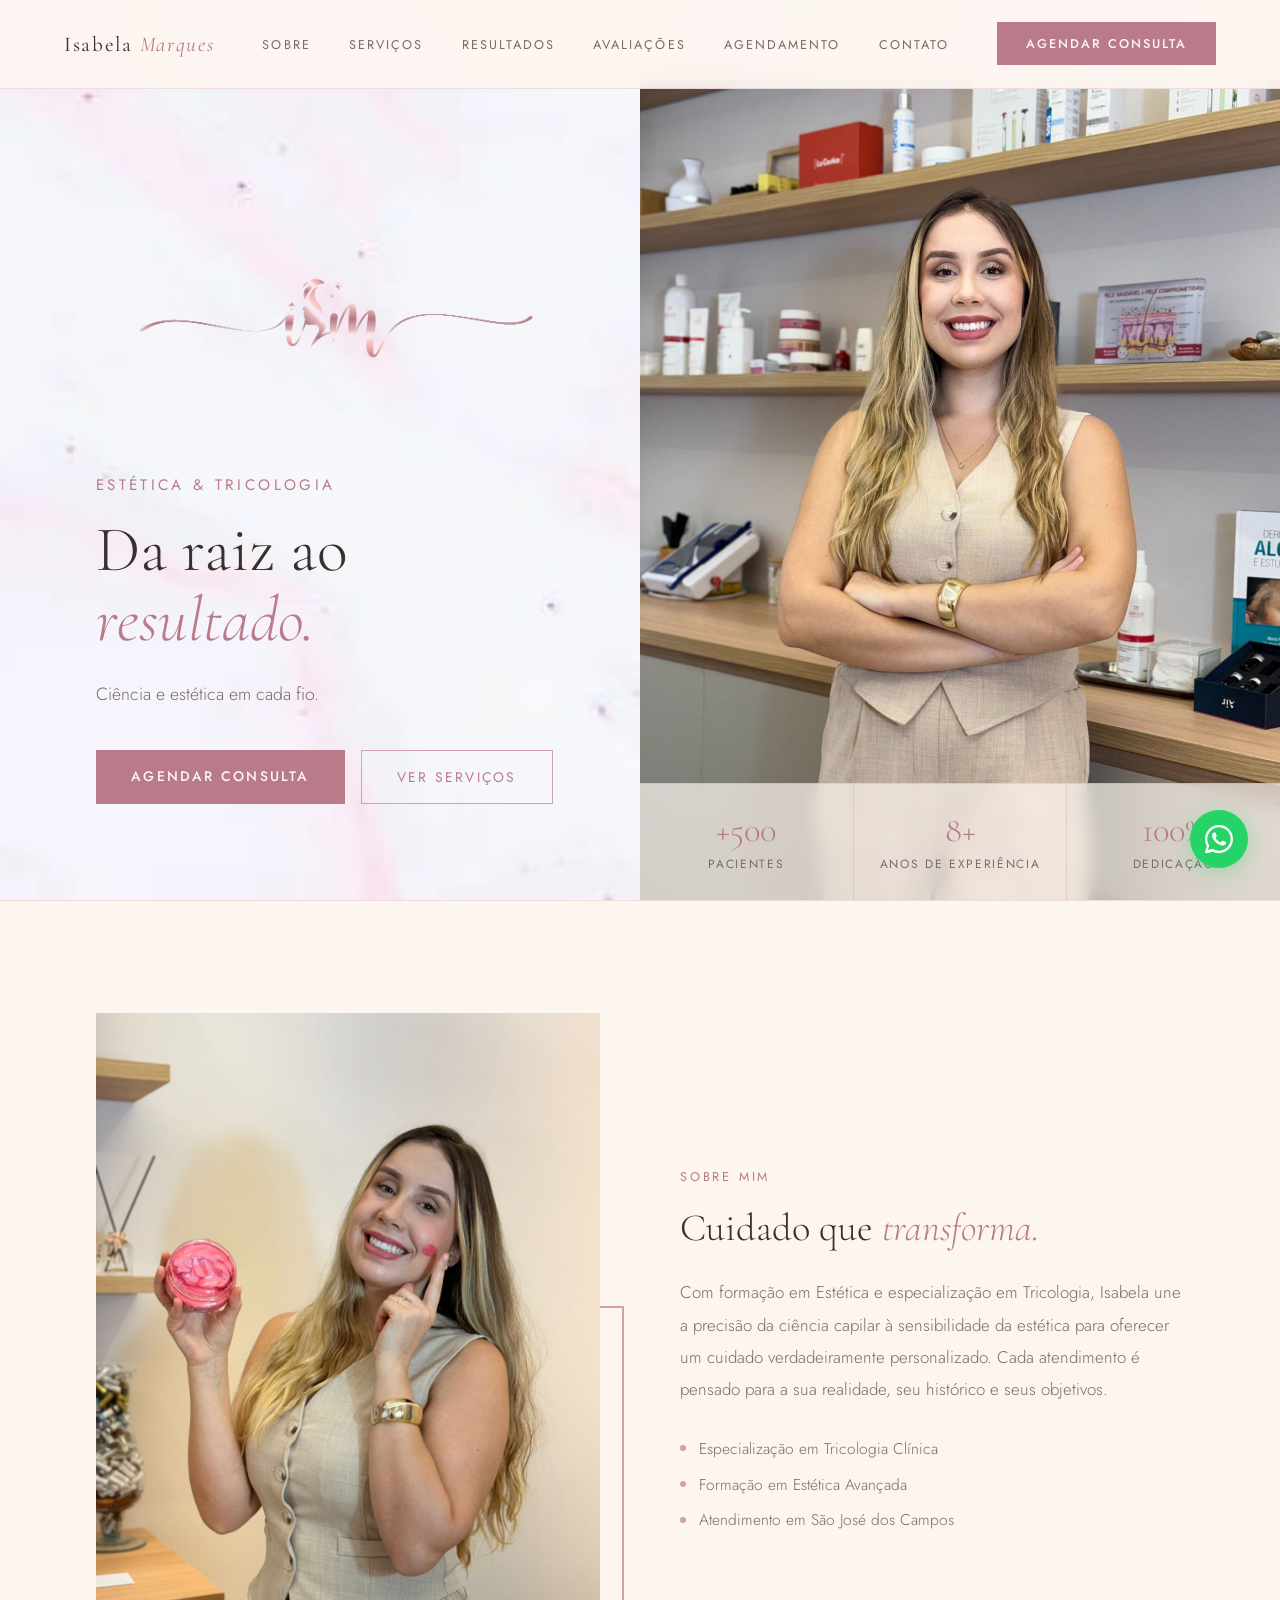
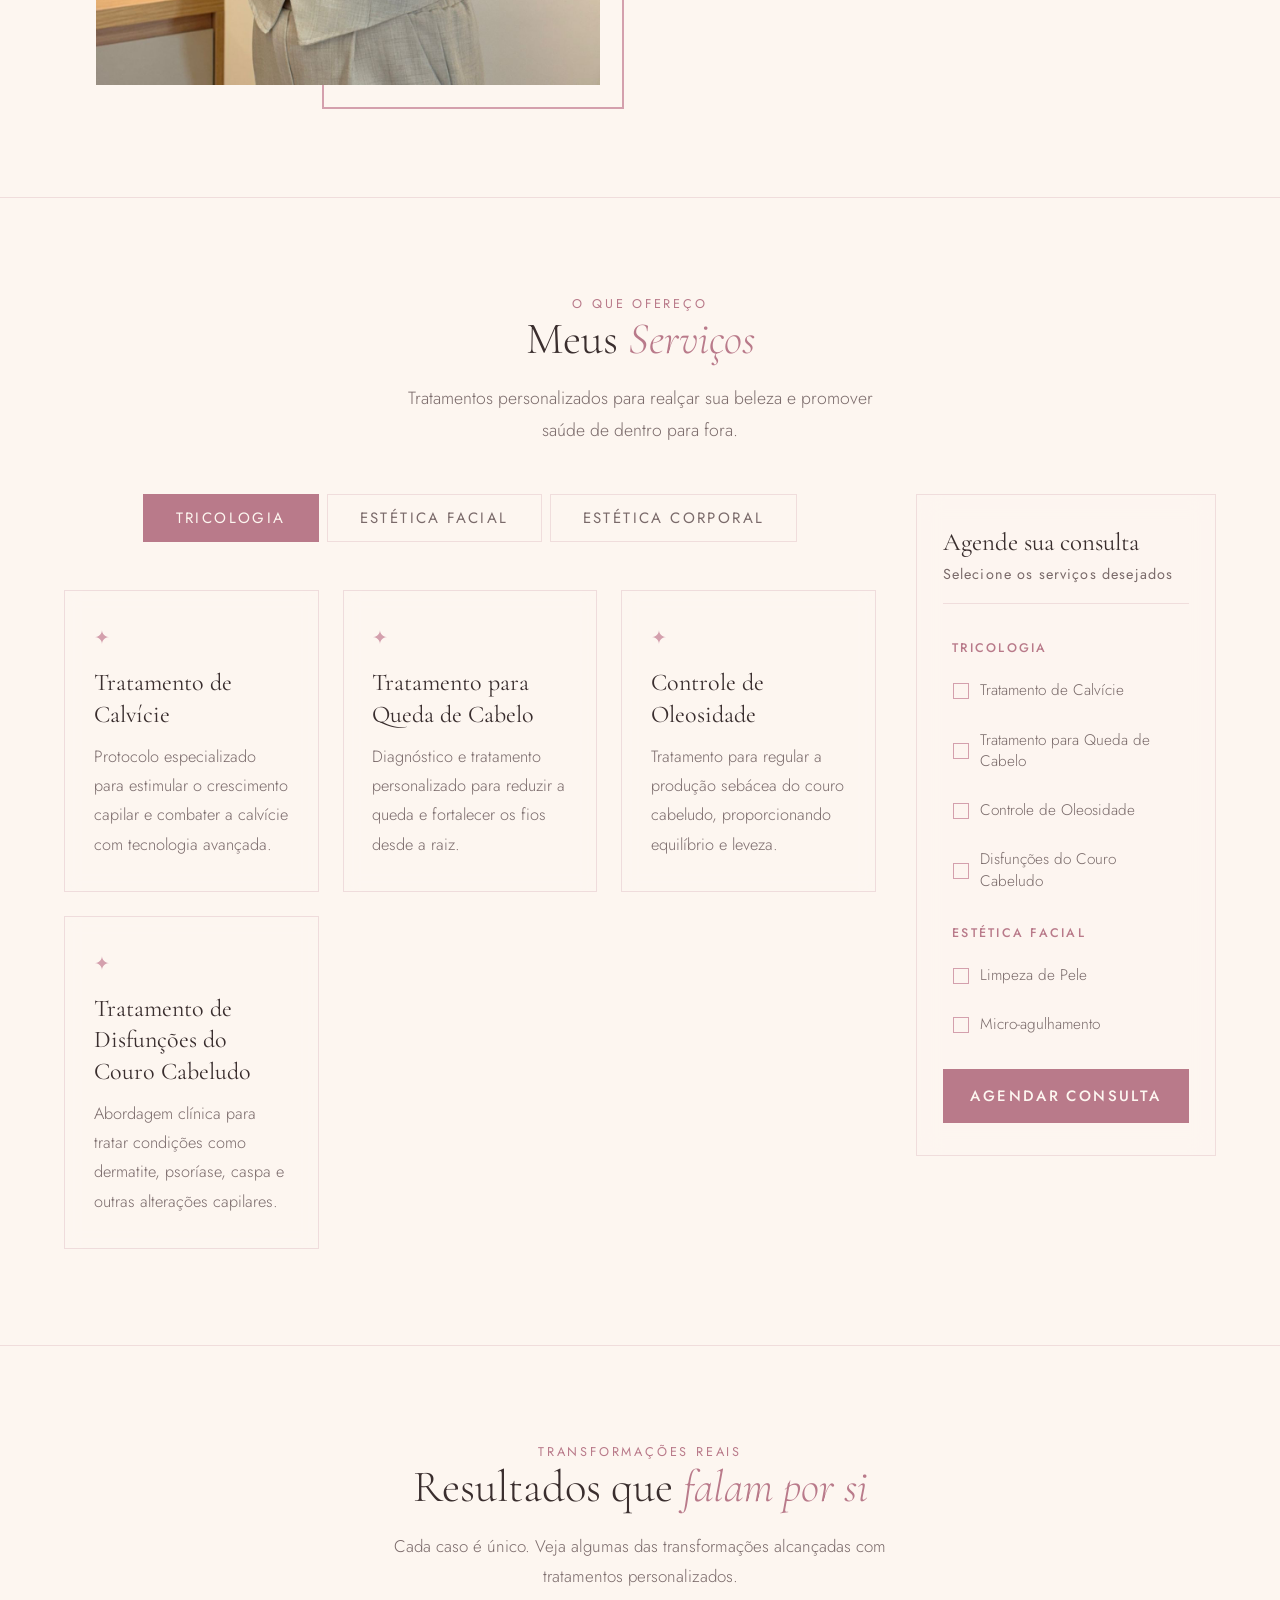
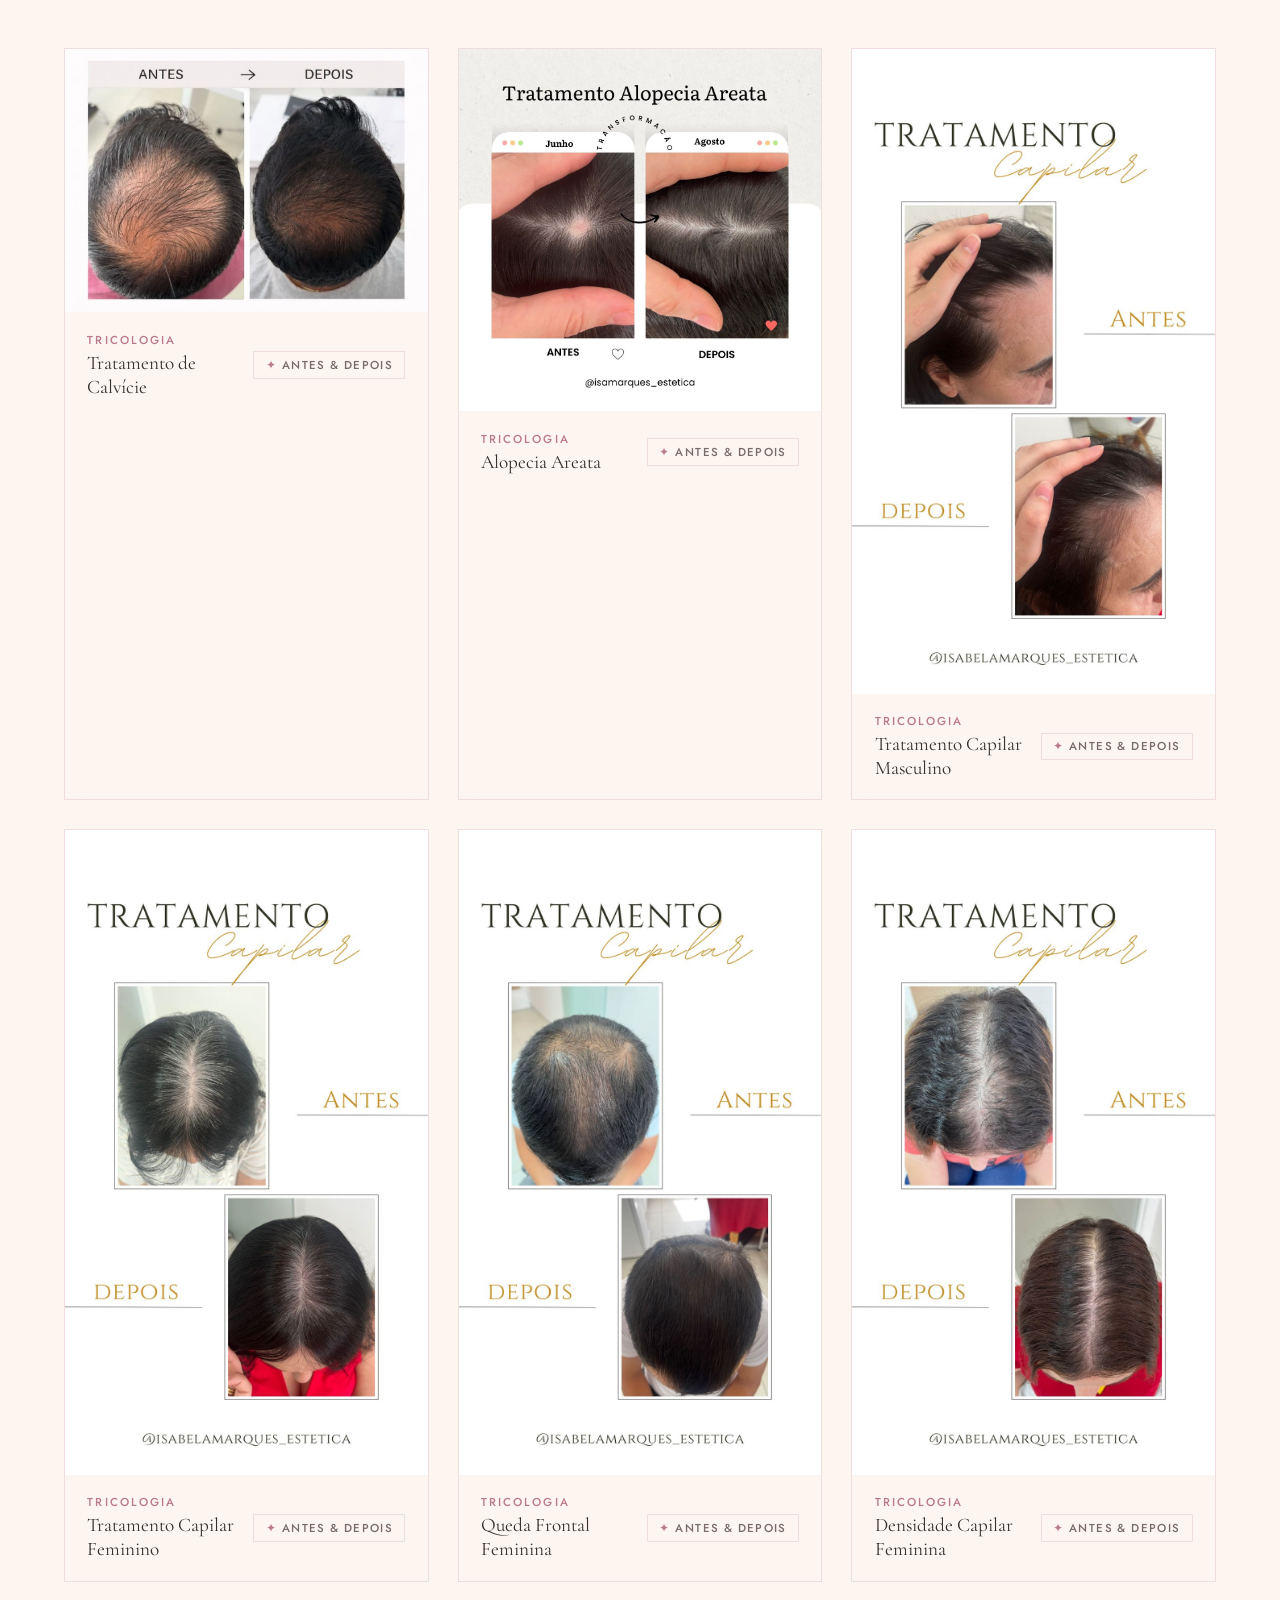
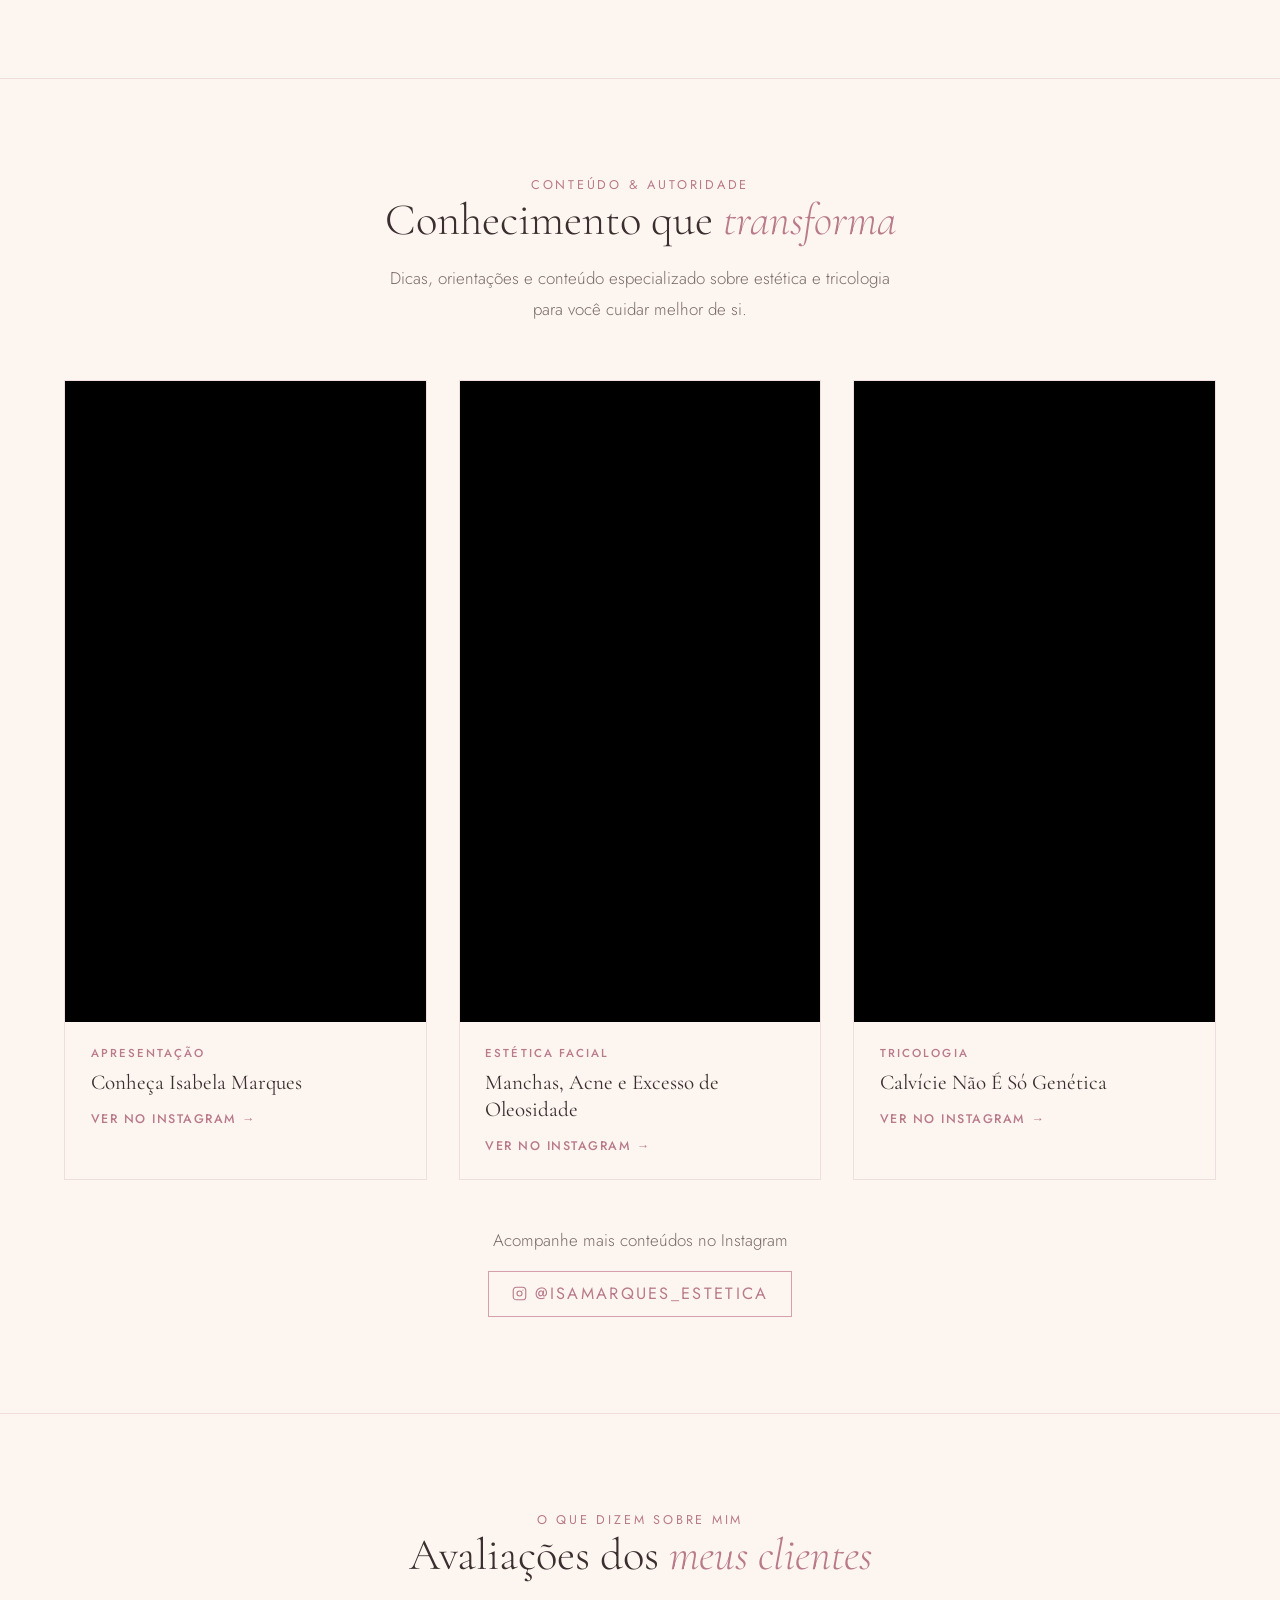
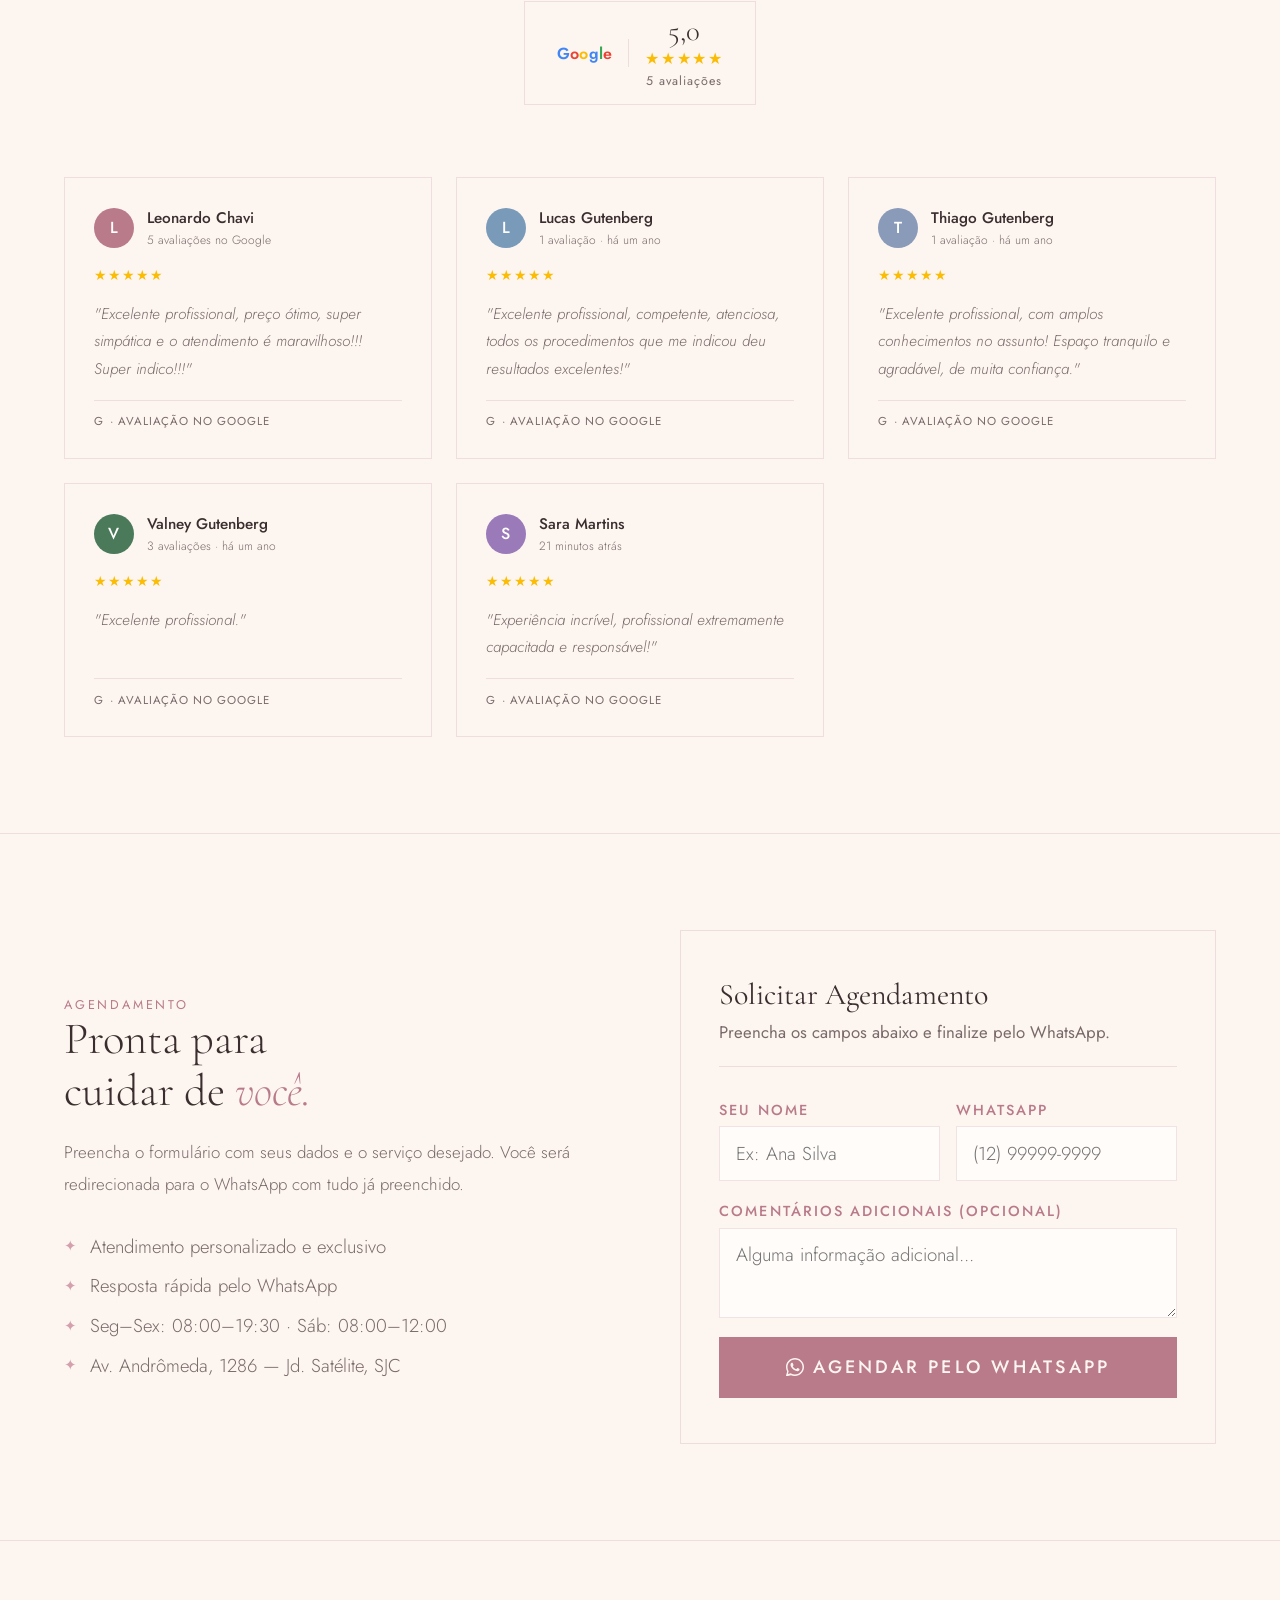
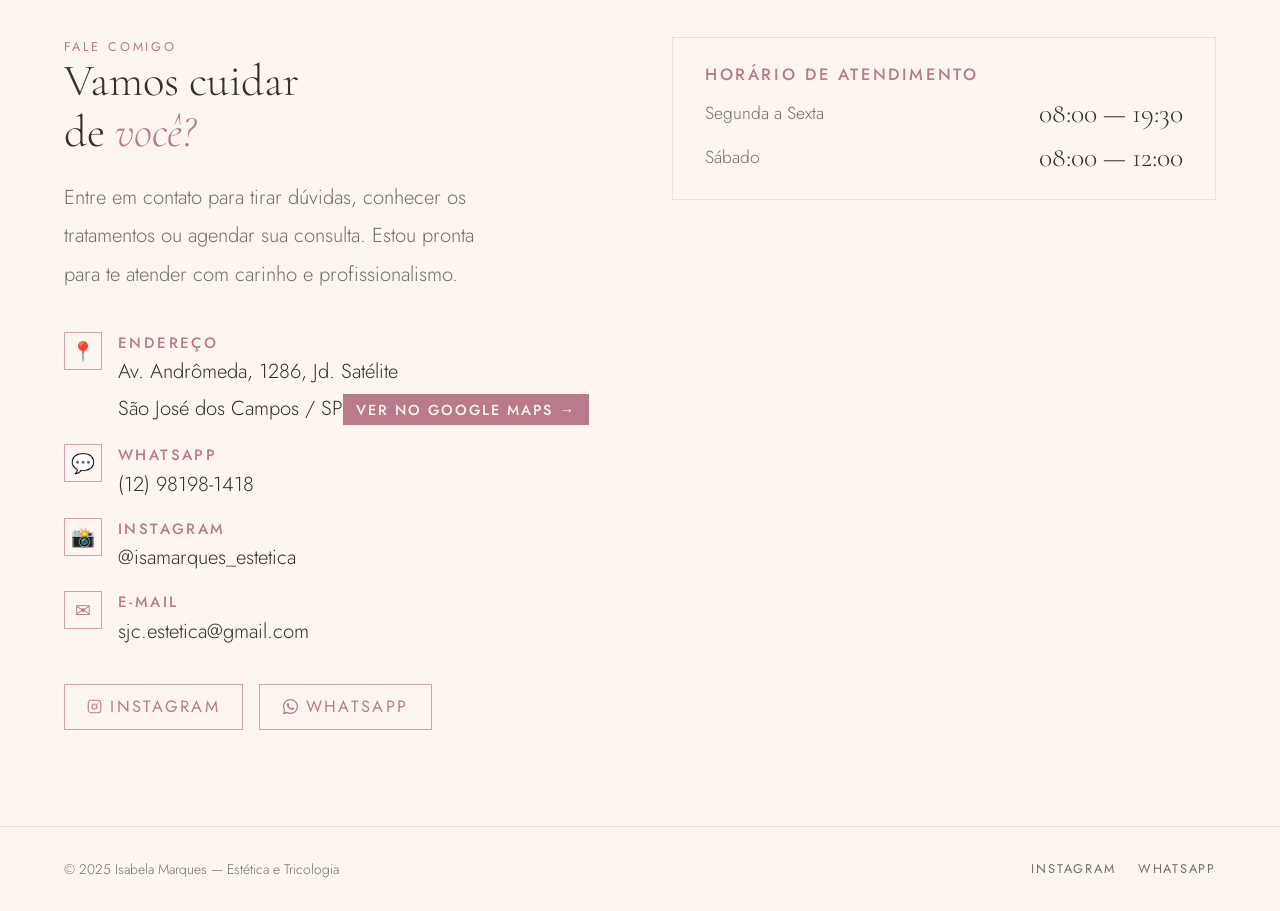
==== index.html @ 2feb7d48 "Add files via upload" ====
<!DOCTYPE html>
<html lang="pt-BR">
<head>
  <meta name="description" content="Isabela Marques é tricologista e esteticista em São José dos Campos. Tratamentos para queda de cabelo, calvície, limpeza de pele, micro-agulhamento e estética corporal. Agende pelo WhatsApp." />
  <meta name="keywords" content="tricologista São José dos Campos, esteticista SJC, tratamento queda de cabelo SJC, calvície São José dos Campos, limpeza de pele SJC, micro-agulhamento SJC, estética corporal SJC, Isabela Marques estética, tricologia SJC" />
  <meta name="author" content="Isabela Marques" />
  <meta name="robots" content="index, follow" />
  <link rel="canonical" href="https://isamarques.com.br" />
  <meta property="og:type" content="website" />
  <meta property="og:title" content="Isabela Marques — Tricologista e Esteticista em São José dos Campos" />
  <meta property="og:description" content="Tratamentos especializados em tricologia e estética em São José dos Campos." />
  <meta property="og:url" content="https://isamarques.com.br" />
  <meta property="og:locale" content="pt_BR" />
  <meta property="og:site_name" content="Isabela Marques Estética e Tricologia" />
  <meta name="twitter:card" content="summary_large_image" />
  <meta name="twitter:title" content="Isabela Marques — Tricologista e Esteticista em São José dos Campos" />
  <meta name="twitter:description" content="Tratamentos especializados em tricologia e estética em São José dos Campos." />
  <script type="application/ld+json">
  {
    "@context": "https://schema.org",
    "@type": "LocalBusiness",
    "name": "Isabela Marques — Estética e Tricologia",
    "description": "Tricologista e esteticista especializada em tratamentos para queda de cabelo, calvície, limpeza de pele e estética corporal em São José dos Campos.",
    "url": "https://isamarques.com.br",
    "telephone": "+5512981981418",
    "email": "sjc.estetica@gmail.com",
    "priceRange": "$$",
    "address": {
      "@type": "PostalAddress",
      "streetAddress": "Av. Andrômeda, 1286",
      "addressLocality": "São José dos Campos",
      "addressRegion": "SP",
      "postalCode": "12230-001",
      "addressCountry": "BR"
    },
    "openingHoursSpecification": [
      {"@type": "OpeningHoursSpecification","dayOfWeek": ["Monday","Tuesday","Wednesday","Thursday","Friday"],"opens": "08:00","closes": "19:30"},
      {"@type": "OpeningHoursSpecification","dayOfWeek": "Saturday","opens": "08:00","closes": "12:00"}
    ],
    "sameAs": ["https://www.instagram.com/isamarques_estetica"],
    "aggregateRating": {"@type": "AggregateRating","ratingValue": "5","reviewCount": "5","bestRating": "5"}
  }
  </script>
  <meta charset="UTF-8" />
  <meta name="viewport" content="width=device-width, initial-scale=1.0" />
  <title>Isabela Marques — Tricologista e Esteticista em São José dos Campos</title>

  <meta name="description" content="Isabela Marques é tricologista e esteticista em São José dos Campos. Tratamentos para queda de cabelo, calvície, limpeza de pele, micro-agulhamento e estética corporal. Agende pelo WhatsApp." />
  <meta name="keywords" content="tricologista São José dos Campos, esteticista SJC, tratamento queda de cabelo SJC, calvície São José dos Campos, limpeza de pele SJC, micro-agulhamento SJC, estética corporal SJC, Isabela Marques estética, tricologia SJC" />
  <meta name="author" content="Isabela Marques" />
  <meta name="robots" content="index, follow" />
  <link rel="canonical" href="https://isabelamarques.com.br" />
  <meta property="og:type" content="website" />
  <meta property="og:title" content="Isabela Marques — Tricologista e Esteticista em São José dos Campos" />
  <meta property="og:description" content="Tratamentos especializados em tricologia e estética em São José dos Campos." />
  <meta property="og:url" content="https://isabelamarques.com.br" />
  <meta property="og:locale" content="pt_BR" />
  <meta property="og:site_name" content="Isabela Marques Estética e Tricologia" />
  <meta name="twitter:card" content="summary_large_image" />
  <meta name="twitter:title" content="Isabela Marques — Tricologista e Esteticista em São José dos Campos" />
  <meta name="twitter:description" content="Tratamentos especializados em tricologia e estética em São José dos Campos." />

  <script type="application/ld+json">
  {
    "@context": "https://schema.org",
    "@type": "LocalBusiness",
    "name": "Isabela Marques — Estética e Tricologia",
    "description": "Tricologista e esteticista especializada em tratamentos para queda de cabelo, calvície, limpeza de pele e estética corporal em São José dos Campos.",
    "url": "https://isabelamarques.com.br",
    "telephone": "+5512981981418",
    "email": "sjc.estetica@gmail.com",
    "priceRange": "$$",
    "address": {
      "@type": "PostalAddress",
      "streetAddress": "Av. Andrômeda, 1286",
      "addressLocality": "São José dos Campos",
      "addressRegion": "SP",
      "postalCode": "12230-001",
      "addressCountry": "BR"
    },
    "openingHoursSpecification": [
      {"@type": "OpeningHoursSpecification","dayOfWeek": ["Monday","Tuesday","Wednesday","Thursday","Friday"],"opens": "08:00","closes": "19:30"},
      {"@type": "OpeningHoursSpecification","dayOfWeek": "Saturday","opens": "08:00","closes": "12:00"}
    ],
    "sameAs": ["https://www.instagram.com/isamarques_estetica"],
    "aggregateRating": {"@type": "AggregateRating","ratingValue": "5","reviewCount": "5","bestRating": "5"}
  }
  </script>

  <link rel="preconnect" href="https://fonts.googleapis.com" />
  <link rel="preconnect" href="https://fonts.gstatic.com" crossorigin />
  <link href="https://fonts.googleapis.com/css2?family=Cormorant+Garamond:ital,wght@0,300;0,400;0,500;1,300;1,400&family=Jost:wght@300;400;500&display=swap" rel="stylesheet" />
    <link rel="stylesheet" href="style.css" />
</head>
<body>

  <nav>
    <a href="#" class="nav-logo">Isabela <span>Marques</span></a>
    <ul class="nav-links">
      <li><a href="#sobre">Sobre</a></li>
      <li><a href="#servicos">Serviços</a></li>
      <li><a href="#resultados">Resultados</a></li>
      <li><a href="#avaliacoes">Avaliações</a></li>
      <li><a href="#agendar">Agendamento</a></li>
      <li><a href="#contato">Contato</a></li>
    </ul>
    <a href="#agendar" class="nav-cta">Agendar Consulta</a>
  </nav>

  <section class="hero">
    <div class="hero-left">
      <div class="hero-logo">
        <img src="[data-uri]" alt="Isabela Marques Logo" />
      </div>
      <div class="hero-content">
        <p class="hero-eyebrow">Estética &amp; Tricologia</p>
        <h1 class="hero-title">Da raiz ao<br><em>resultado.</em></h1>
        <p class="hero-tagline">Ciência e estética em cada fio.</p>
        <div class="hero-actions">
          <a href="#agendar" class="btn-primary">Agendar Consulta</a>
          <a href="#servicos" class="btn-ghost">Ver Serviços</a>
        </div>
      </div>
    </div>
    <div class="hero-right">
      <div class="hero-photo">
        <img src="[data-uri]" alt="Isabela Marques" />
      </div>
      <div class="hero-strip">
        <div class="strip-item"><span class="strip-number">+500</span><span class="strip-label">Pacientes</span></div>
        <div class="strip-item"><span class="strip-number">8+</span><span class="strip-label">Anos de experiência</span></div>
        <div class="strip-item"><span class="strip-number">100%</span><span class="strip-label">Dedicação</span></div>
      </div>
    </div>
  </section>

  <section id="sobre">
    <div class="about-photo">
      <div class="about-photo-inner">
        <img src="[data-uri]" alt="Isabela Marques" />
      </div>
      <div class="about-accent"></div>
    </div>
    <div class="about-right">
      <p class="section-label">Sobre mim</p>
      <h2 class="about-title">Cuidado que <em>transforma.</em></h2>
      <p class="about-text">Com formação em Estética e especialização em Tricologia, Isabela une a precisão da ciência capilar à sensibilidade da estética para oferecer um cuidado verdadeiramente personalizado. Cada atendimento é pensado para a sua realidade, seu histórico e seus objetivos.</p>
      <div class="about-creds">
        <div class="cred-item"><span class="cred-dot"></span>Especialização em Tricologia Clínica</div>
        <div class="cred-item"><span class="cred-dot"></span>Formação em Estética Avançada</div>
        <div class="cred-item"><span class="cred-dot"></span>Atendimento em São José dos Campos</div>
      </div>
    </div>
  </section>

  <section id="servicos">
    <div class="services-header">
      <p class="section-label">O que ofereço</p>
      <h2 class="services-title">Meus <em>Serviços</em></h2>
      <p class="services-subtitle">Tratamentos personalizados para realçar sua beleza e promover saúde de dentro para fora.</p>
    </div>
    <div class="services-wrapper">
      <div class="services-main">
        <div class="services-tabs">
          <button class="tab-btn active" data-tab="tricologia">Tricologia</button>
          <button class="tab-btn" data-tab="facial">Estética Facial</button>
          <button class="tab-btn" data-tab="corporal">Estética Corporal</button>
        </div>
        <div class="services-content">
          <div class="tab-panel active" id="tab-tricologia">
            <div class="services-grid">
              <div class="service-card"><div class="service-icon">✦</div><h3>Tratamento de Calvície</h3><p>Protocolo especializado para estimular o crescimento capilar e combater a calvície com tecnologia avançada.</p></div>
              <div class="service-card"><div class="service-icon">✦</div><h3>Tratamento para Queda de Cabelo</h3><p>Diagnóstico e tratamento personalizado para reduzir a queda e fortalecer os fios desde a raiz.</p></div>
              <div class="service-card"><div class="service-icon">✦</div><h3>Controle de Oleosidade</h3><p>Tratamento para regular a produção sebácea do couro cabeludo, proporcionando equilíbrio e leveza.</p></div>
              <div class="service-card"><div class="service-icon">✦</div><h3>Tratamento de Disfunções do Couro Cabeludo</h3><p>Abordagem clínica para tratar condições como dermatite, psoríase, caspa e outras alterações capilares.</p></div>
            </div>
          </div>
          <div class="tab-panel" id="tab-facial">
            <div class="services-grid">
              <div class="service-card"><div class="service-icon">✦</div><h3>Limpeza de Pele</h3><p>Limpeza profunda para desobstruir os poros, remover impurezas e deixar a pele radiante e renovada.</p></div>
              <div class="service-card"><div class="service-icon">✦</div><h3>Micro-agulhamento</h3><p>Técnica de indução de colágeno que melhora a textura da pele, reduz cicatrizes e sinais de envelhecimento.</p></div>
              <div class="service-card"><div class="service-icon">✦</div><h3>Revitalização Facial</h3><p>Protocolo nutritivo e revitalizante que devolve luminosidade, hidratação e jovialidade à pele.</p></div>
              <div class="service-card"><div class="service-icon">✦</div><h3>Detóx Facial</h3><p>Tratamento purificante que elimina toxinas, reduz inflamações e renova a aparência da pele.</p></div>
            </div>
          </div>
          <div class="tab-panel" id="tab-corporal">
            <div class="services-grid">
              <div class="service-card"><div class="service-icon">✦</div><h3>Massagem Relaxante</h3><p>Técnica suave que alivia tensões musculares, reduz o estresse e promove bem-estar profundo.</p></div>
              <div class="service-card"><div class="service-icon">✦</div><h3>Massagem Modeladora</h3><p>Movimentos específicos para modelar o corpo, reduzir medidas e melhorar o contorno corporal.</p></div>
              <div class="service-card"><div class="service-icon">✦</div><h3>Drenagem Linfática</h3><p>Técnica manual que estimula o sistema linfático, reduz inchaço e elimina toxinas do organismo.</p></div>
              <div class="service-card"><div class="service-icon">✦</div><h3>Drenagem Linfática (Gestante)</h3><p>Protocolo especial e seguro para gestantes, aliviando inchaço e proporcionando conforto.</p></div>
              <div class="service-card"><div class="service-icon">✦</div><h3>Pós-operatório</h3><p>Acompanhamento especializado para acelerar a recuperação e otimizar os resultados cirúrgicos.</p></div>
              <div class="service-card"><div class="service-icon">✦</div><h3>Esfoliação Corporal</h3><p>Remove células mortas, suaviza a pele e prepara o corpo para absorver melhor os ativos dos tratamentos.</p></div>
              <div class="service-card"><div class="service-icon">✦</div><h3>Detóx Corporal</h3><p>Tratamento purificante que elimina toxinas, melhora a circulação e revitaliza o corpo por completo.</p></div>
              <div class="service-card"><div class="service-icon">✦</div><h3>Taping</h3><p>Aplicação de bandagens funcionais para drenagem, modelagem e alívio de tensões musculares.</p></div>
              <div class="service-card"><div class="service-icon">✦</div><h3>Laser de Cicatrização</h3><p>Tecnologia laser para acelerar a cicatrização, reduzir marcas e uniformizar o tom da pele.</p></div>
              <div class="service-card"><div class="service-icon">✦</div><h3>Endermo</h3><p>Tratamento de endermologia para redução de celulite, modelagem corporal e melhora da circulação.</p></div>
              <div class="service-card"><div class="service-icon">✦</div><h3>Pump-up</h3><p>Técnica de bioestimulação que promove sustentação, volume e firmeza aos tecidos corporais.</p></div>
            </div>
          </div>
        </div>
      </div>
      <aside class="booking-panel">
        <h4>Agende sua consulta</h4>
        <p class="booking-sub">Selecione os serviços desejados</p>
        <div class="booking-list" id="bookingList">
          <div class="booking-category">Tricologia</div>
          <div class="booking-item"><input type="checkbox" id="s1" value="Tratamento de Calvície"><label for="s1">Tratamento de Calvície</label></div>
          <div class="booking-item"><input type="checkbox" id="s2" value="Tratamento para Queda de Cabelo"><label for="s2">Tratamento para Queda de Cabelo</label></div>
          <div class="booking-item"><input type="checkbox" id="s3" value="Controle de Oleosidade"><label for="s3">Controle de Oleosidade</label></div>
          <div class="booking-item"><input type="checkbox" id="s4" value="Disfunções do Couro Cabeludo"><label for="s4">Disfunções do Couro Cabeludo</label></div>
          <div class="booking-category">Estética Facial</div>
          <div class="booking-item"><input type="checkbox" id="s5" value="Limpeza de Pele"><label for="s5">Limpeza de Pele</label></div>
          <div class="booking-item"><input type="checkbox" id="s6" value="Micro-agulhamento"><label for="s6">Micro-agulhamento</label></div>
          <div class="booking-item"><input type="checkbox" id="s7" value="Revitalização Facial"><label for="s7">Revitalização Facial</label></div>
          <div class="booking-item"><input type="checkbox" id="s8" value="Detóx Facial"><label for="s8">Detóx Facial</label></div>
          <div class="booking-category">Estética Corporal</div>
          <div class="booking-item"><input type="checkbox" id="s9" value="Massagem Relaxante"><label for="s9">Massagem Relaxante</label></div>
          <div class="booking-item"><input type="checkbox" id="s10" value="Massagem Modeladora"><label for="s10">Massagem Modeladora</label></div>
          <div class="booking-item"><input type="checkbox" id="s11" value="Drenagem Linfática"><label for="s11">Drenagem Linfática</label></div>
          <div class="booking-item"><input type="checkbox" id="s12" value="Drenagem Linfática (Gestante)"><label for="s12">Drenagem Linfática (Gestante)</label></div>
          <div class="booking-item"><input type="checkbox" id="s13" value="Pós-operatório"><label for="s13">Pós-operatório</label></div>
          <div class="booking-item"><input type="checkbox" id="s14" value="Esfoliação Corporal"><label for="s14">Esfoliação Corporal</label></div>
          <div class="booking-item"><input type="checkbox" id="s15" value="Detóx Corporal"><label for="s15">Detóx Corporal</label></div>
          <div class="booking-item"><input type="checkbox" id="s16" value="Taping"><label for="s16">Taping</label></div>
          <div class="booking-item"><input type="checkbox" id="s17" value="Laser de Cicatrização"><label for="s17">Laser de Cicatrização</label></div>
          <div class="booking-item"><input type="checkbox" id="s18" value="Endermo"><label for="s18">Endermo</label></div>
          <div class="booking-item"><input type="checkbox" id="s19" value="Pump-up"><label for="s19">Pump-up</label></div>
        </div>
        <a href="#agendar" class="btn-booking" onclick="document.getElementById('agendar').scrollIntoView({behavior:'smooth'});return false;">Agendar Consulta</a>
      </aside>
    </div>
  </section>

  <section id="resultados">
    <div class="results-header">
      <p class="section-label">Transformações reais</p>
      <h2 class="results-title">Resultados que <em>falam por si</em></h2>
      <p class="results-subtitle">Cada caso é único. Veja algumas das transformações alcançadas com tratamentos personalizados.</p>
    </div>
    <div class="results-grid">
      <div class="result-card"><img src="[data-uri]" alt="Resultado tratamento de calvície" /><div class="result-card-body"><div class="result-card-info"><span class="result-card-tag">Tricologia</span><span class="result-card-title">Tratamento de Calvície</span></div><div class="result-badge"><span>✦</span> Antes &amp; Depois</div></div></div>
      <div class="result-card"><img src="[data-uri]" alt="Resultado Alopecia Areata" /><div class="result-card-body"><div class="result-card-info"><span class="result-card-tag">Tricologia</span><span class="result-card-title">Alopecia Areata</span></div><div class="result-badge"><span>✦</span> Antes &amp; Depois</div></div></div>
      <div class="result-card"><img src="[data-uri]" alt="Resultado tratamento capilar masculino" /><div class="result-card-body"><div class="result-card-info"><span class="result-card-tag">Tricologia</span><span class="result-card-title">Tratamento Capilar Masculino</span></div><div class="result-badge"><span>✦</span> Antes &amp; Depois</div></div></div>
      <div class="result-card"><img src="[data-uri]" alt="Resultado tratamento capilar feminino" /><div class="result-card-body"><div class="result-card-info"><span class="result-card-tag">Tricologia</span><span class="result-card-title">Tratamento Capilar Feminino</span></div><div class="result-badge"><span>✦</span> Antes &amp; Depois</div></div></div>
      <div class="result-card"><img src="[data-uri]" alt="Resultado queda frontal feminina" /><div class="result-card-body"><div class="result-card-info"><span class="result-card-tag">Tricologia</span><span class="result-card-title">Queda Frontal Feminina</span></div><div class="result-badge"><span>✦</span> Antes &amp; Depois</div></div></div>
      <div class="result-card"><img src="[data-uri]" alt="Resultado densidade capilar feminina" /><div class="result-card-body"><div class="result-card-info"><span class="result-card-tag">Tricologia</span><span class="result-card-title">Densidade Capilar Feminina</span></div><div class="result-badge"><span>✦</span> Antes &amp; Depois</div></div></div>
    </div>
  </section>

  <section id="autoridade">
    <div class="authority-header">
      <p class="section-label">Conteúdo &amp; Autoridade</p>
      <h2 class="authority-title">Conhecimento que <em>transforma</em></h2>
      <p class="authority-subtitle">Dicas, orientações e conteúdo especializado sobre estética e tricologia para você cuidar melhor de si.</p>
    </div>
    <div class="authority-grid">
      <div class="authority-card">
        <div class="authority-card-video"><iframe src="https://www.instagram.com/reel/DOeoui-gQNQ/embed/" allowfullscreen scrolling="no" allowtransparency="true"></iframe></div>
        <div class="authority-card-body"><span class="authority-card-tag">Apresentação</span><h3 class="authority-card-title">Conheça Isabela Marques</h3><a href="https://www.instagram.com/reel/DOeoui-gQNQ/" target="_blank" class="authority-card-link">Ver no Instagram →</a></div>
      </div>
      <div class="authority-card">
        <div class="authority-card-video"><iframe src="https://www.instagram.com/reel/DVhH1mojvAk/embed/" allowfullscreen scrolling="no" allowtransparency="true"></iframe></div>
        <div class="authority-card-body"><span class="authority-card-tag">Estética Facial</span><h3 class="authority-card-title">Manchas, Acne e Excesso de Oleosidade</h3><a href="https://www.instagram.com/reel/DVhH1mojvAk/" target="_blank" class="authority-card-link">Ver no Instagram →</a></div>
      </div>
      <div class="authority-card">
        <div class="authority-card-video"><iframe src="https://www.instagram.com/reel/DVO-0YAgRRP/embed/" allowfullscreen scrolling="no" allowtransparency="true"></iframe></div>
        <div class="authority-card-body"><span class="authority-card-tag">Tricologia</span><h3 class="authority-card-title">Calvície Não É Só Genética</h3><a href="https://www.instagram.com/reel/DVO-0YAgRRP/" target="_blank" class="authority-card-link">Ver no Instagram →</a></div>
      </div>
    </div>
    <div class="authority-instagram-cta">
      <p>Acompanhe mais conteúdos no Instagram</p>
      <a href="https://instagram.com/isamarques_estetica" target="_blank" class="social-btn">
        <svg xmlns="http://www.w3.org/2000/svg" width="15" height="15" viewBox="0 0 24 24" fill="none" stroke="currentColor" stroke-width="1.8" stroke-linecap="round" stroke-linejoin="round"><rect x="2" y="2" width="20" height="20" rx="5" ry="5"/><circle cx="12" cy="12" r="4"/><circle cx="17.5" cy="6.5" r="1" fill="currentColor" stroke="none"/></svg>
        @isamarques_estetica
      </a>
    </div>
  </section>

  <section id="avaliacoes">
    <div class="reviews-header">
      <p class="section-label">O que dizem sobre mim</p>
      <h2 class="reviews-title">Avaliações dos <em>meus clientes</em></h2>
      <div class="google-badge">
        <div class="google-badge-logo"><span>G</span><span>o</span><span>o</span><span>g</span><span>l</span><span>e</span></div>
        <div class="google-badge-divider"></div>
        <div class="google-badge-score">
          <span class="google-badge-number">5,0</span>
          <span class="google-badge-stars">★★★★★</span>
          <span class="google-badge-count">5 avaliações</span>
        </div>
      </div>
    </div>
    <div class="reviews-grid">
      <div class="review-card"><div class="review-header"><div class="review-avatar" style="background:#b97a8a;">L</div><div class="review-meta"><span class="review-name">Leonardo Chavi</span><span class="review-info">5 avaliações no Google</span></div></div><div class="review-stars">★★★★★</div><p class="review-text">"Excelente profissional, preço ótimo, super simpática e o atendimento é maravilhoso!!! Super indico!!!"</p><div class="review-source"><span>G</span> · Avaliação no Google</div></div>
      <div class="review-card"><div class="review-header"><div class="review-avatar" style="background:#7a9ab9;">L</div><div class="review-meta"><span class="review-name">Lucas Gutenberg</span><span class="review-info">1 avaliação · há um ano</span></div></div><div class="review-stars">★★★★★</div><p class="review-text">"Excelente profissional, competente, atenciosa, todos os procedimentos que me indicou deu resultados excelentes!"</p><div class="review-source"><span>G</span> · Avaliação no Google</div></div>
      <div class="review-card"><div class="review-header"><div class="review-avatar" style="background:#8a9ab9;">T</div><div class="review-meta"><span class="review-name">Thiago Gutenberg</span><span class="review-info">1 avaliação · há um ano</span></div></div><div class="review-stars">★★★★★</div><p class="review-text">"Excelente profissional, com amplos conhecimentos no assunto! Espaço tranquilo e agradável, de muita confiança."</p><div class="review-source"><span>G</span> · Avaliação no Google</div></div>
      <div class="review-card"><div class="review-header"><div class="review-avatar" style="background:#4a7a5a;">V</div><div class="review-meta"><span class="review-name">Valney Gutenberg</span><span class="review-info">3 avaliações · há um ano</span></div></div><div class="review-stars">★★★★★</div><p class="review-text">"Excelente profissional."</p><div class="review-source"><span>G</span> · Avaliação no Google</div></div>
      <div class="review-card"><div class="review-header"><div class="review-avatar" style="background:#9a7ab9;">S</div><div class="review-meta"><span class="review-name">Sara Martins</span><span class="review-info">21 minutos atrás</span></div></div><div class="review-stars">★★★★★</div><p class="review-text">"Experiência incrível, profissional extremamente capacitada e responsável!"</p><div class="review-source"><span>G</span> · Avaliação no Google</div></div>
    </div>
  </section>

  <section id="agendar">
    <div class="booking-wrapper">
      <div class="booking-left">
        <p class="section-label">Agendamento</p>
        <h2 class="booking-main-title">Pronta para<br>cuidar de <em>você.</em></h2>
        <p class="booking-main-desc">Preencha o formulário com seus dados e o serviço desejado. Você será redirecionada para o WhatsApp com tudo já preenchido.</p>
        <div class="booking-highlights">
          <div class="booking-highlight-item">Atendimento personalizado e exclusivo</div>
          <div class="booking-highlight-item">Resposta rápida pelo WhatsApp</div>
          <div class="booking-highlight-item">Seg–Sex: 08:00–19:30 · Sáb: 08:00–12:00</div>
          <div class="booking-highlight-item">Av. Andrômeda, 1286 — Jd. Satélite, SJC</div>
        </div>
      </div>
      <div class="booking-form">
        <h3>Solicitar Agendamento</h3>
        <p class="form-sub">Preencha os campos abaixo e finalize pelo WhatsApp.</p>
        <div class="form-row">
          <div class="form-group"><label for="f-nome">Seu nome</label><input type="text" id="f-nome" placeholder="Ex: Ana Silva" /></div>
          <div class="form-group"><label for="f-tel">WhatsApp</label><input type="tel" id="f-tel" placeholder="(12) 99999-9999" /></div>
        </div>
        <div class="form-group"><label for="f-obs">Comentários adicionais (opcional)</label><textarea id="f-obs" placeholder="Alguma informação adicional..."></textarea></div>
        <button class="btn-form-submit" onclick="enviarWhatsApp()">
          <svg xmlns="http://www.w3.org/2000/svg" width="18" height="18" viewBox="0 0 24 24" fill="currentColor"><path d="M17.472 14.382c-.297-.149-1.758-.867-2.03-.967-.273-.099-.471-.148-.67.15-.197.297-.767.966-.94 1.164-.173.199-.347.223-.644.075-.297-.15-1.255-.463-2.39-1.475-.883-.788-1.48-1.761-1.653-2.059-.173-.297-.018-.458.13-.606.134-.133.298-.347.446-.52.149-.174.198-.298.298-.497.099-.198.05-.371-.025-.52-.075-.149-.669-1.612-.916-2.207-.242-.579-.487-.5-.669-.51-.173-.008-.371-.01-.57-.01-.198 0-.52.074-.792.372-.272.297-1.04 1.016-1.04 2.479 0 1.462 1.065 2.875 1.213 3.074.149.198 2.096 3.2 5.077 4.487.709.306 1.262.489 1.694.625.712.227 1.36.195 1.871.118.571-.085 1.758-.719 2.006-1.413.248-.694.248-1.289.173-1.413-.074-.124-.272-.198-.57-.347z"/><path d="M12 0C5.373 0 0 5.373 0 12c0 2.127.558 4.126 1.534 5.857L.054 23.447a.75.75 0 00.916.948l5.702-1.49A11.943 11.943 0 0012 24c6.627 0 12-5.373 12-12S18.627 0 12 0zm0 22c-1.907 0-3.698-.512-5.24-1.406l-.374-.217-3.884 1.016 1.034-3.772-.237-.386A9.96 9.96 0 012 12C2 6.477 6.477 2 12 2s10 4.477 10 10-4.477 10-10 10z"/></svg>
          Agendar pelo WhatsApp
        </button>
      </div>
    </div>
  </section>

  <section id="contato">
    <div class="contact-wrapper">
      <div class="contact-left">
        <p class="section-label">Fale Comigo</p>
        <h2 class="contact-title">Vamos cuidar<br>de <em>você?</em></h2>
        <p class="contact-desc">Entre em contato para tirar dúvidas, conhecer os tratamentos ou agendar sua consulta. Estou pronta para te atender com carinho e profissionalismo.</p>
        <div class="contact-info-list">
          <div class="contact-info-item"><div class="contact-info-icon">📍</div><div class="contact-info-text"><span class="contact-info-label">Endereço</span><a class="contact-info-value" href="https://www.google.com/maps/search/Av.+Andrômeda,+1286,+Jardim+Satélite,+São+José+dos+Campos,+SP" target="_blank">Av. Andrômeda, 1286, Jd. Satélite<br>São José dos Campos / SP<span class="maps-badge">Ver no Google Maps →</span></a></div></div>
          <div class="contact-info-item"><div class="contact-info-icon">💬</div><div class="contact-info-text"><span class="contact-info-label">WhatsApp</span><a class="contact-info-value" href="https://wa.me/5512981981418" target="_blank">(12) 98198-1418</a></div></div>
          <div class="contact-info-item"><div class="contact-info-icon">📸</div><div class="contact-info-text"><span class="contact-info-label">Instagram</span><a class="contact-info-value" href="https://instagram.com/isamarques_estetica" target="_blank">@isamarques_estetica</a></div></div>
          <div class="contact-info-item"><div class="contact-info-icon">✉</div><div class="contact-info-text"><span class="contact-info-label">E-mail</span><a class="contact-info-value" href="mailto:sjc.estetica@gmail.com">sjc.estetica@gmail.com</a></div></div>
        </div>
        <div class="contact-social">
          <a href="https://instagram.com/isamarques_estetica" target="_blank" class="social-btn"><svg xmlns="http://www.w3.org/2000/svg" width="15" height="15" viewBox="0 0 24 24" fill="none" stroke="currentColor" stroke-width="1.8" stroke-linecap="round" stroke-linejoin="round"><rect x="2" y="2" width="20" height="20" rx="5" ry="5"/><circle cx="12" cy="12" r="4"/><circle cx="17.5" cy="6.5" r="1" fill="currentColor" stroke="none"/></svg>Instagram</a>
          <a href="https://wa.me/5512981981418" target="_blank" class="social-btn"><svg xmlns="http://www.w3.org/2000/svg" width="15" height="15" viewBox="0 0 24 24" fill="currentColor"><path d="M17.472 14.382c-.297-.149-1.758-.867-2.03-.967-.273-.099-.471-.148-.67.15-.197.297-.767.966-.94 1.164-.173.199-.347.223-.644.075-.297-.15-1.255-.463-2.39-1.475-.883-.788-1.48-1.761-1.653-2.059-.173-.297-.018-.458.13-.606.134-.133.298-.347.446-.52.149-.174.198-.298.298-.497.099-.198.05-.371-.025-.52-.075-.149-.669-1.612-.916-2.207-.242-.579-.487-.5-.669-.51-.173-.008-.371-.01-.57-.01-.198 0-.52.074-.792.372-.272.297-1.04 1.016-1.04 2.479 0 1.462 1.065 2.875 1.213 3.074.149.198 2.096 3.2 5.077 4.487.709.306 1.262.489 1.694.625.712.227 1.36.195 1.871.118.571-.085 1.758-.719 2.006-1.413.248-.694.248-1.289.173-1.413-.074-.124-.272-.198-.57-.347z"/><path d="M12 0C5.373 0 0 5.373 0 12c0 2.127.558 4.126 1.534 5.857L.054 23.447a.75.75 0 00.916.948l5.702-1.49A11.943 11.943 0 0012 24c6.627 0 12-5.373 12-12S18.627 0 12 0zm0 22c-1.907 0-3.698-.512-5.24-1.406l-.374-.217-3.884 1.016 1.034-3.772-.237-.386A9.96 9.96 0 012 12C2 6.477 6.477 2 12 2s10 4.477 10 10-4.477 10-10 10z"/></svg>WhatsApp</a>
        </div>
      </div>
      <div class="contact-right">
        <div class="contact-hours">
          <div class="hours-label">Horário de Atendimento</div>
          <div class="hours-row"><span class="hours-days">Segunda a Sexta</span><span class="hours-value">08:00 — 19:30</span></div>
          <div class="hours-row"><span class="hours-days">Sábado</span><span class="hours-value">08:00 — 12:00</span></div>
        </div>
      </div>
    </div>
  </section>

  <footer class="footer-mini">
    <p>© 2025 Isabela Marques — Estética e Tricologia</p>
    <div class="footer-social">
      <a href="https://instagram.com/isamarques_estetica" target="_blank">Instagram</a>
      <a href="https://wa.me/5512981981418" target="_blank">WhatsApp</a>
    </div>
  </footer>

  <div class="whatsapp-float">
    <span class="whatsapp-float-tooltip">Fale comigo no WhatsApp</span>
    <a href="https://wa.me/5512981981418" target="_blank" class="whatsapp-float-btn" aria-label="WhatsApp">
      <svg xmlns="http://www.w3.org/2000/svg" width="28" height="28" viewBox="0 0 24 24" fill="white"><path d="M17.472 14.382c-.297-.149-1.758-.867-2.03-.967-.273-.099-.471-.148-.67.15-.197.297-.767.966-.94 1.164-.173.199-.347.223-.644.075-.297-.15-1.255-.463-2.39-1.475-.883-.788-1.48-1.761-1.653-2.059-.173-.297-.018-.458.13-.606.134-.133.298-.347.446-.52.149-.174.198-.298.298-.497.099-.198.05-.371-.025-.52-.075-.149-.669-1.612-.916-2.207-.242-.579-.487-.5-.669-.51-.173-.008-.371-.01-.57-.01-.198 0-.52.074-.792.372-.272.297-1.04 1.016-1.04 2.479 0 1.462 1.065 2.875 1.213 3.074.149.198 2.096 3.2 5.077 4.487.709.306 1.262.489 1.694.625.712.227 1.36.195 1.871.118.571-.085 1.758-.719 2.006-1.413.248-.694.248-1.289.173-1.413-.074-.124-.272-.198-.57-.347z"/><path d="M12 0C5.373 0 0 5.373 0 12c0 2.127.558 4.126 1.534 5.857L.054 23.447a.75.75 0 00.916.948l5.702-1.49A11.943 11.943 0 0012 24c6.627 0 12-5.373 12-12S18.627 0 12 0zm0 22c-1.907 0-3.698-.512-5.24-1.406l-.374-.217-3.884 1.016 1.034-3.772-.237-.386A9.96 9.96 0 012 12C2 6.477 6.477 2 12 2s10 4.477 10 10-4.477 10-10 10z"/></svg>
    </a>
  </div>

  <script src="script.js"></script>

</body>
</html>
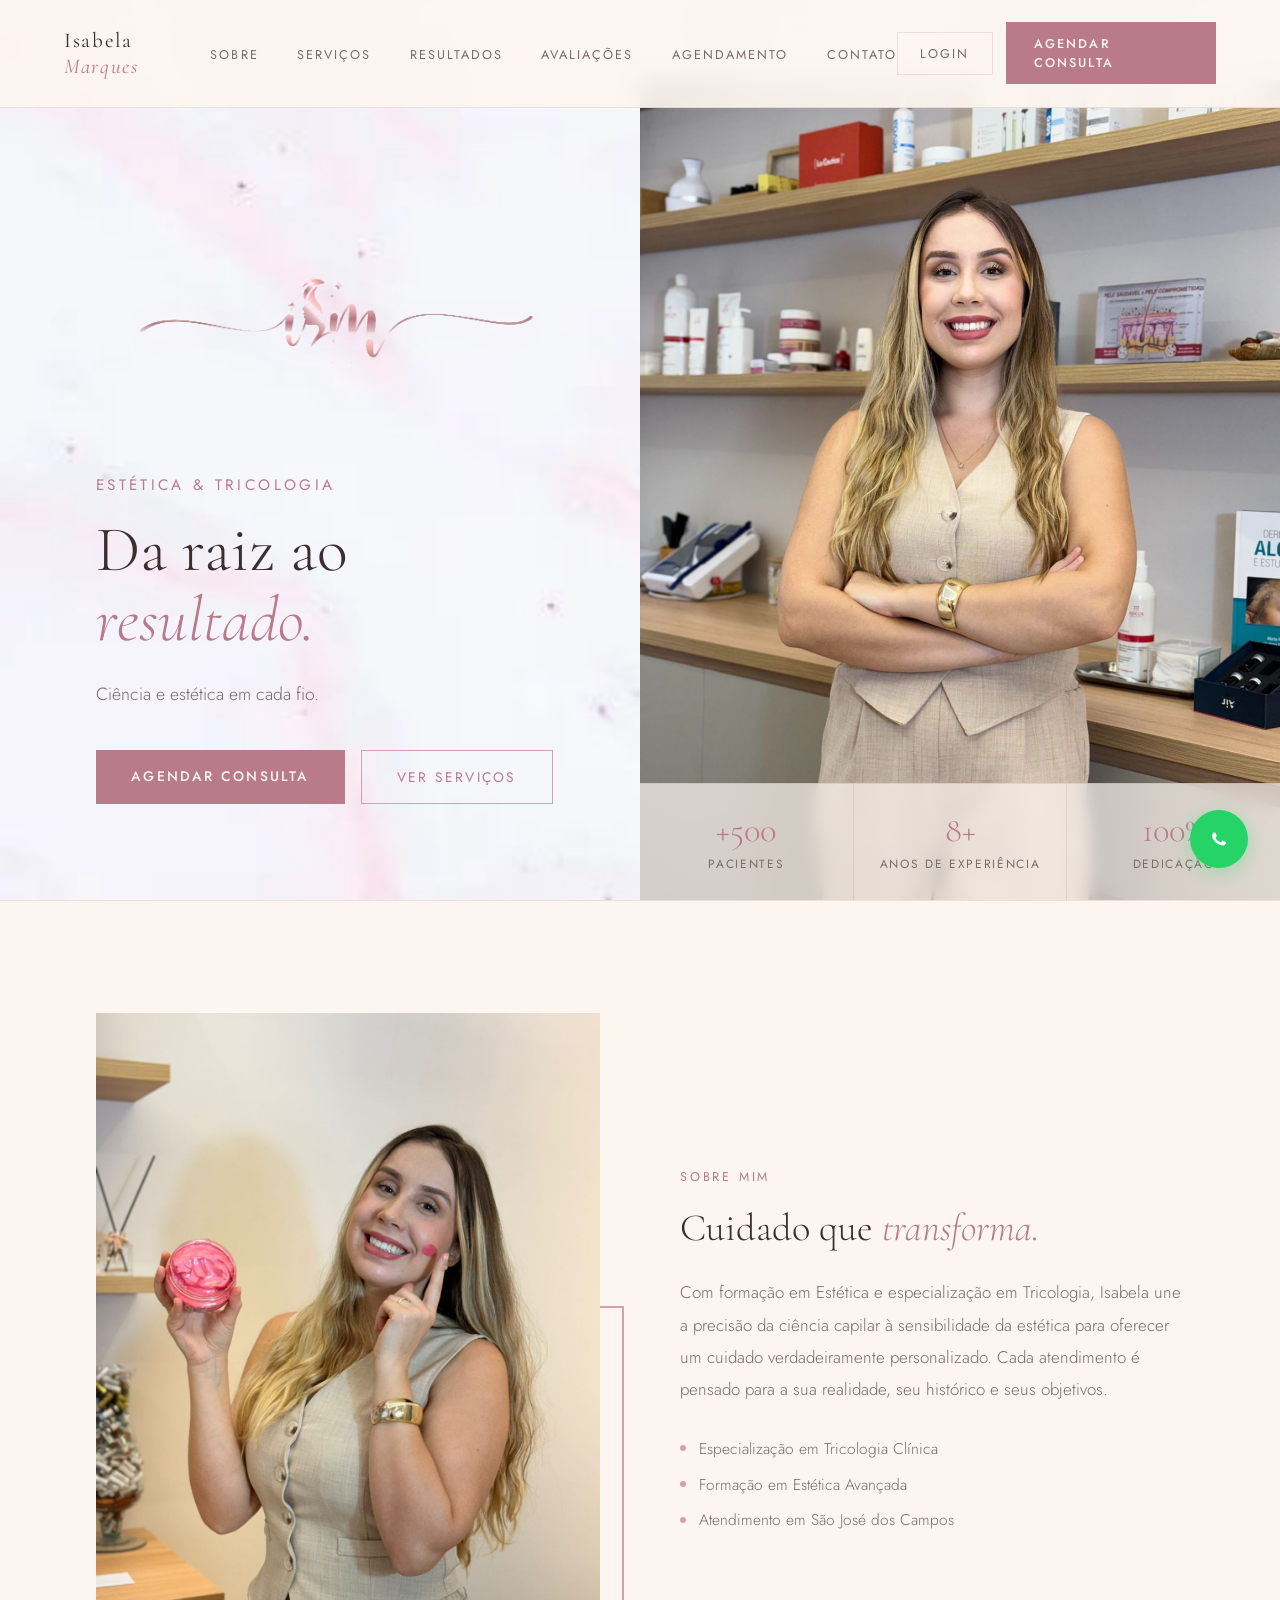
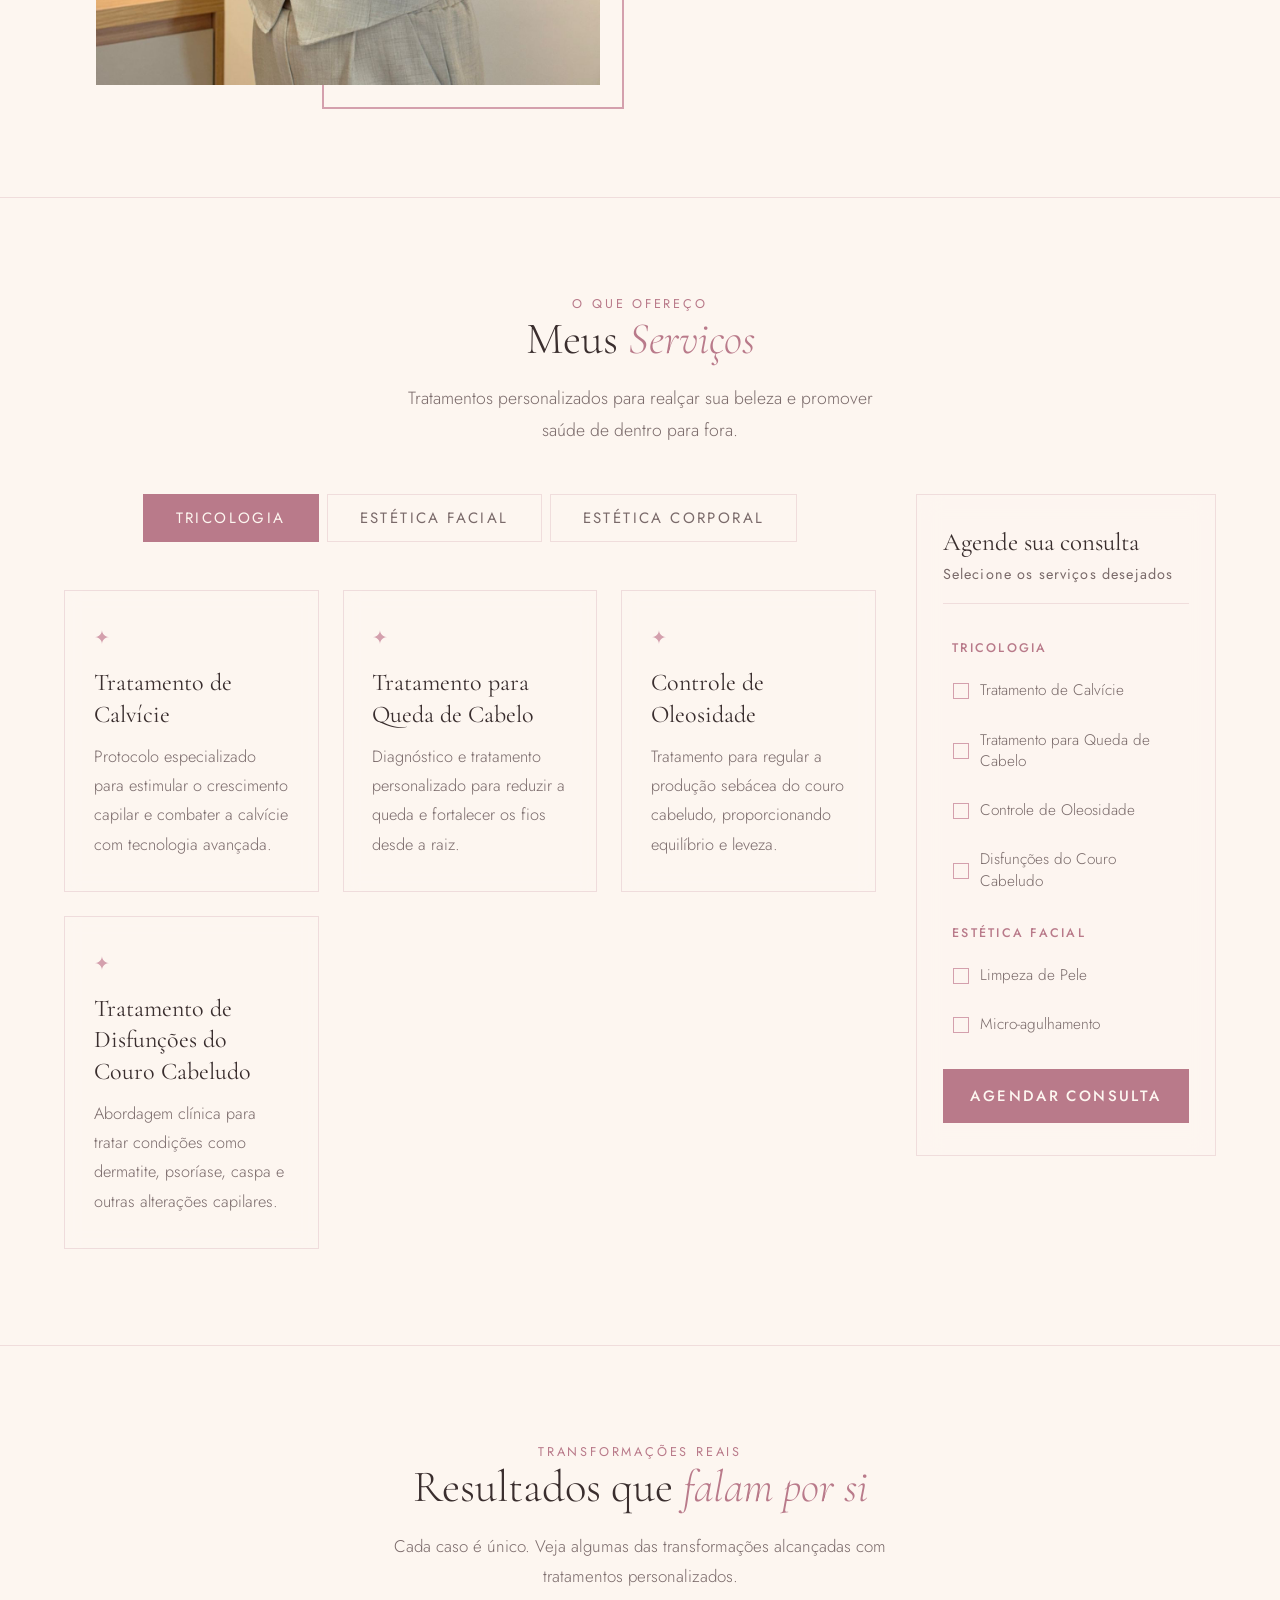
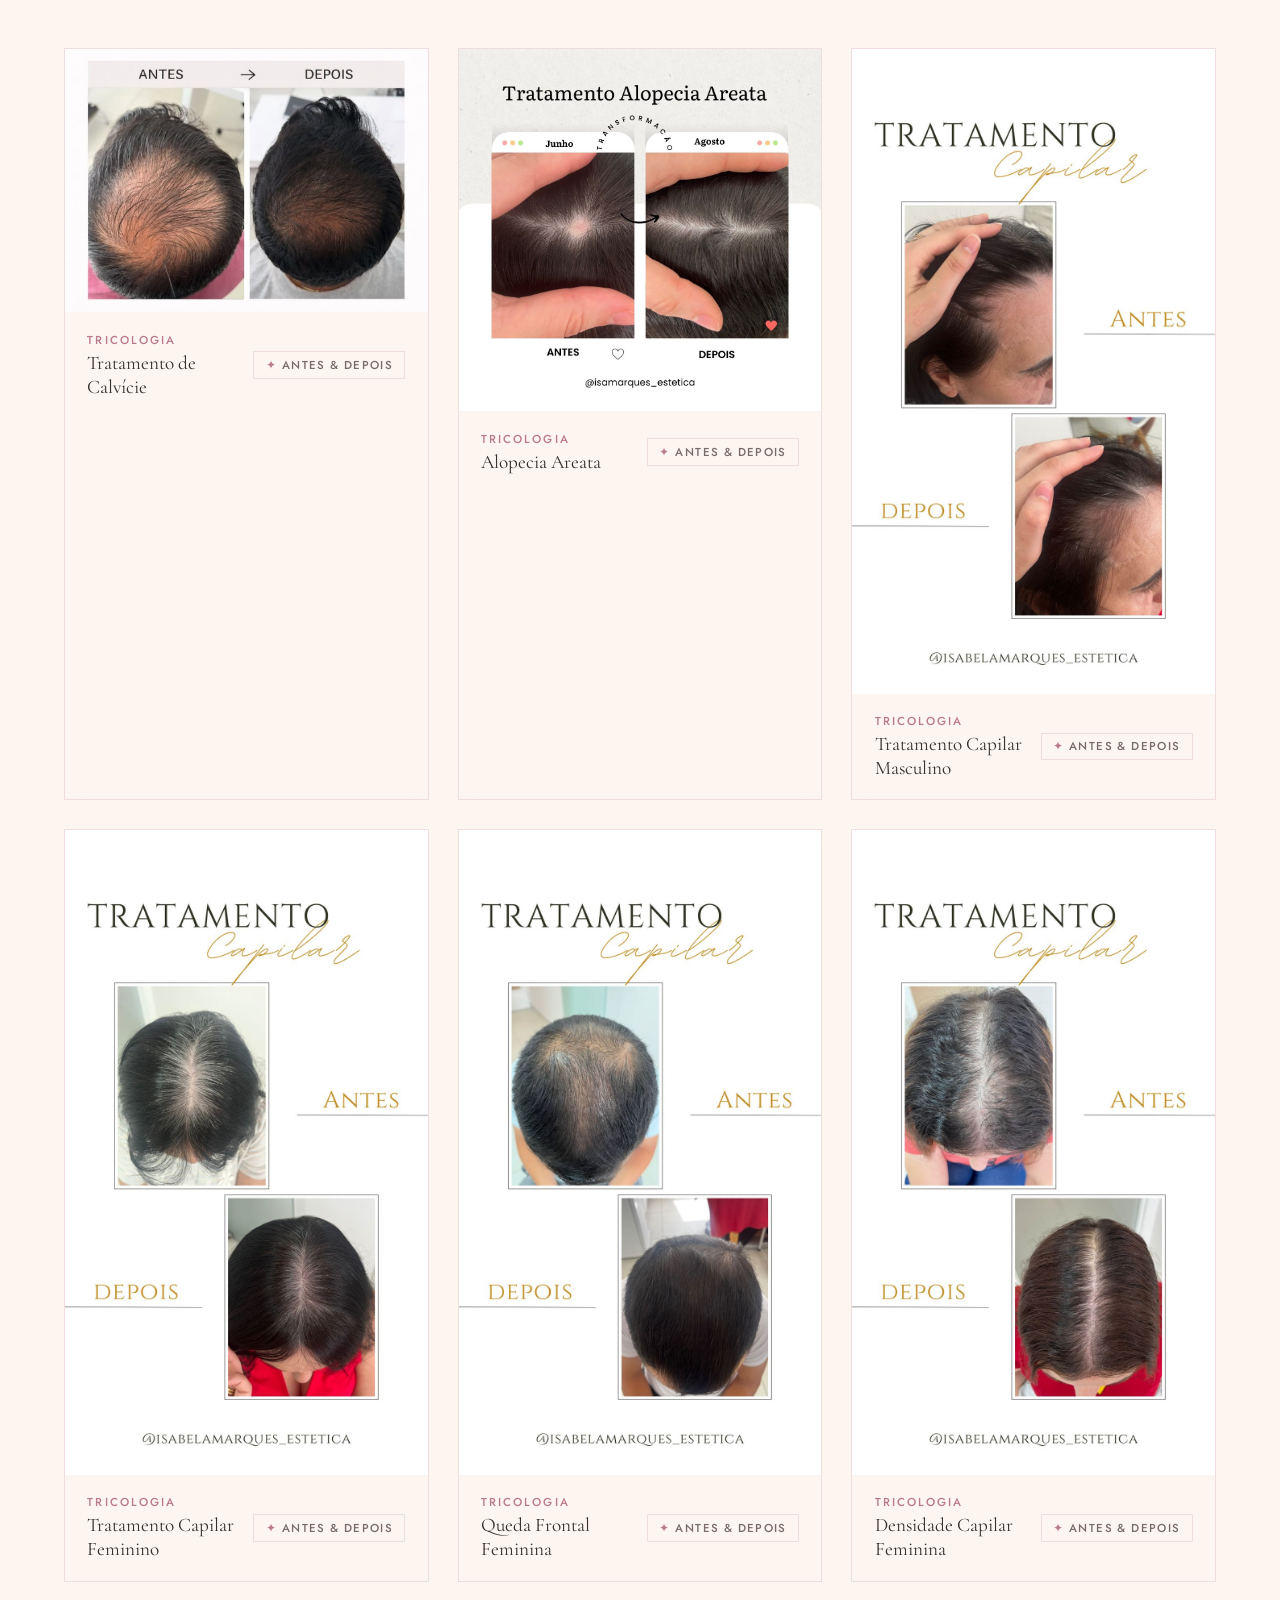
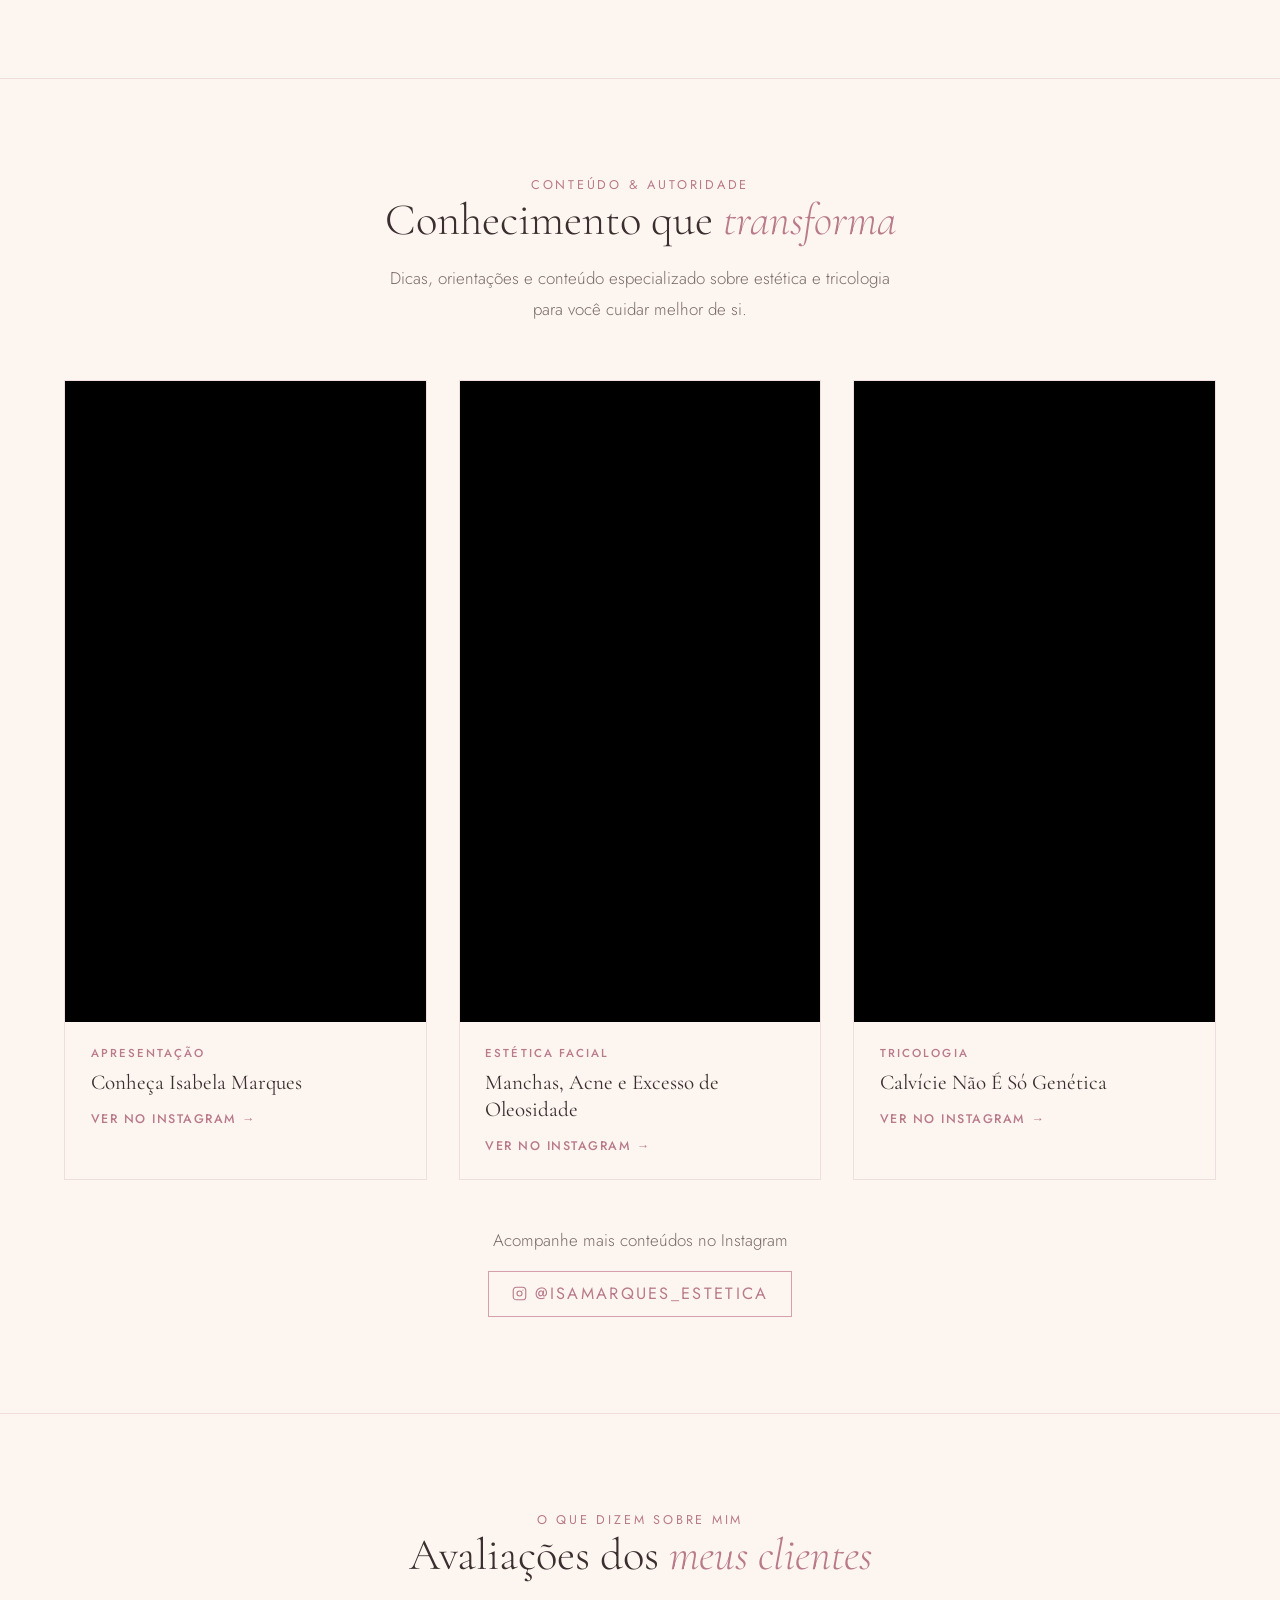
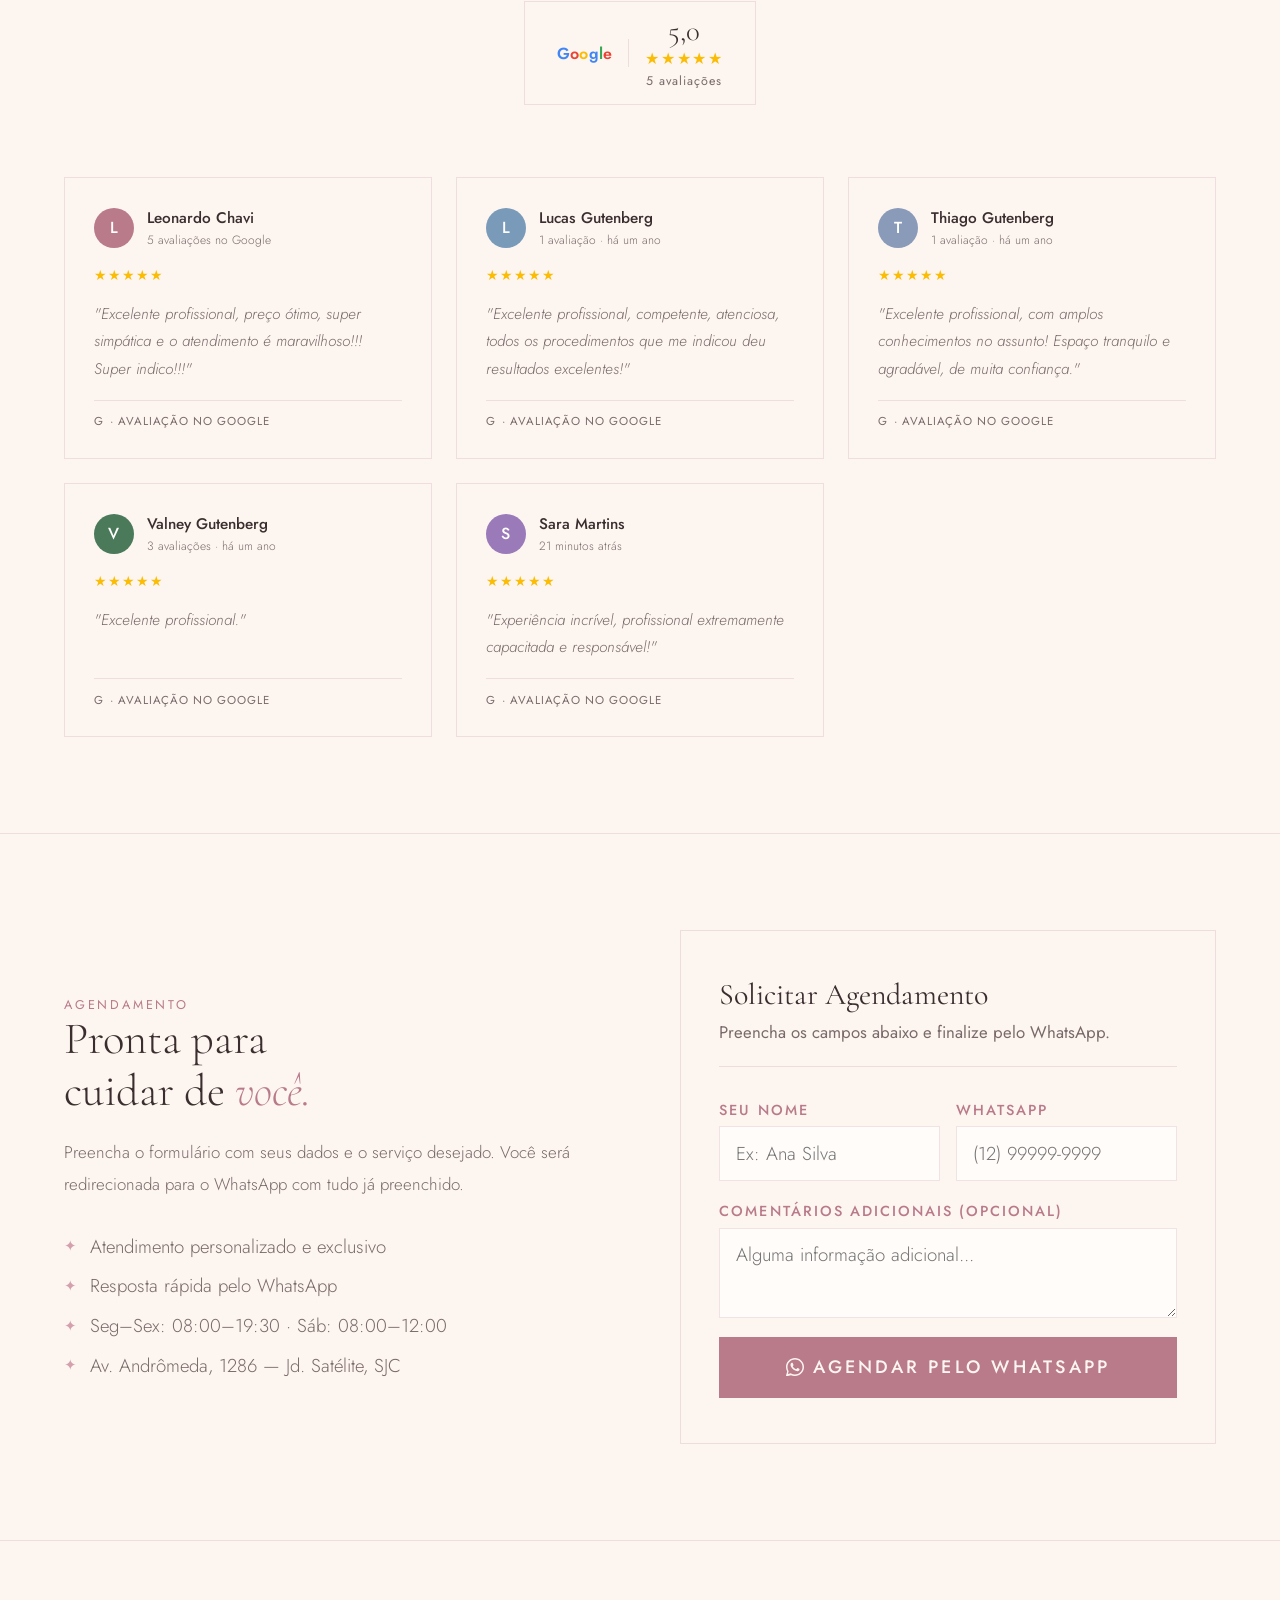
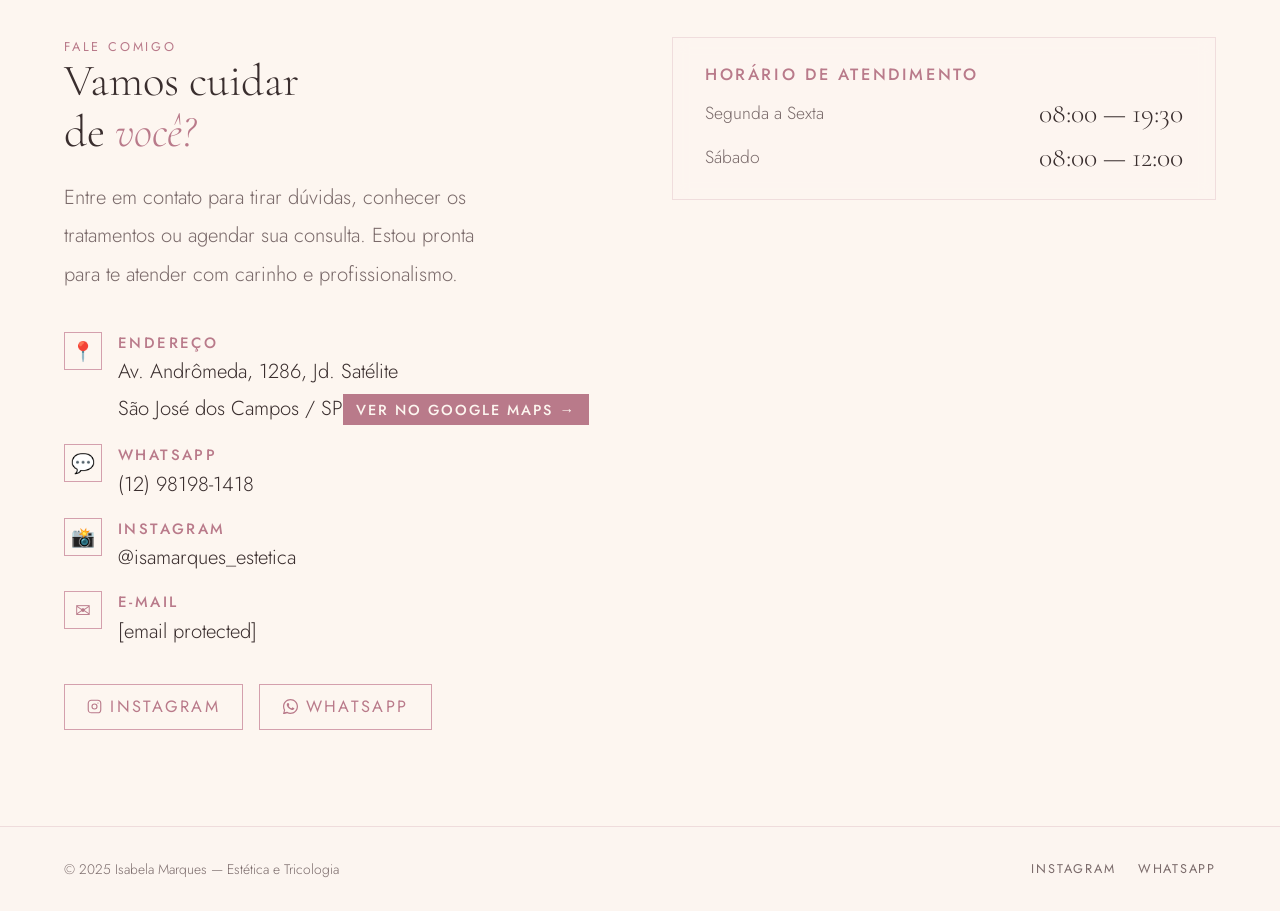
==== commit e368edb0: "Add files via upload" ====
--- a/index.html
+++ b/index.html
@@ -104,7 +104,10 @@
       <li><a href="#agendar">Agendamento</a></li>
       <li><a href="#contato">Contato</a></li>
     </ul>
-    <a href="#agendar" class="nav-cta">Agendar Consulta</a>
+    <div style="display:flex;align-items:center;gap:.8rem">
+      <a href="login.html" class="nav-login">Login</a>
+      <a href="#agendar" class="nav-cta">Agendar Consulta</a>
+    </div>
   </nav>
 
   <section class="hero">
@@ -339,7 +342,7 @@
           <div class="contact-info-item"><div class="contact-info-icon">📍</div><div class="contact-info-text"><span class="contact-info-label">Endereço</span><a class="contact-info-value" href="https://www.google.com/maps/search/Av.+Andrômeda,+1286,+Jardim+Satélite,+São+José+dos+Campos,+SP" target="_blank">Av. Andrômeda, 1286, Jd. Satélite<br>São José dos Campos / SP<span class="maps-badge">Ver no Google Maps →</span></a></div></div>
           <div class="contact-info-item"><div class="contact-info-icon">💬</div><div class="contact-info-text"><span class="contact-info-label">WhatsApp</span><a class="contact-info-value" href="https://wa.me/5512981981418" target="_blank">(12) 98198-1418</a></div></div>
           <div class="contact-info-item"><div class="contact-info-icon">📸</div><div class="contact-info-text"><span class="contact-info-label">Instagram</span><a class="contact-info-value" href="https://instagram.com/isamarques_estetica" target="_blank">@isamarques_estetica</a></div></div>
-          <div class="contact-info-item"><div class="contact-info-icon">✉</div><div class="contact-info-text"><span class="contact-info-label">E-mail</span><a class="contact-info-value" href="mailto:sjc.estetica@gmail.com">sjc.estetica@gmail.com</a></div></div>
+          <div class="contact-info-item"><div class="contact-info-icon">✉</div><div class="contact-info-text"><span class="contact-info-label">E-mail</span><a class="contact-info-value" href="/cdn-cgi/l/email-protection#66150c054803151203120f050726010b070f0a4805090b"><span class="__cf_email__" data-cfemail="daa9b0b9f4bfa9aebfaeb3b9bb9abdb7bbb3b6f4b9b5b7">[email&#160;protected]</span></a></div></div>
         </div>
         <div class="contact-social">
           <a href="https://instagram.com/isamarques_estetica" target="_blank" class="social-btn"><svg xmlns="http://www.w3.org/2000/svg" width="15" height="15" viewBox="0 0 24 24" fill="none" stroke="currentColor" stroke-width="1.8" stroke-linecap="round" stroke-linejoin="round"><rect x="2" y="2" width="20" height="20" rx="5" ry="5"/><circle cx="12" cy="12" r="4"/><circle cx="17.5" cy="6.5" r="1" fill="currentColor" stroke="none"/></svg>Instagram</a>
@@ -367,11 +370,4 @@
   <div class="whatsapp-float">
     <span class="whatsapp-float-tooltip">Fale comigo no WhatsApp</span>
     <a href="https://wa.me/5512981981418" target="_blank" class="whatsapp-float-btn" aria-label="WhatsApp">
-      <svg xmlns="http://www.w3.org/2000/svg" width="28" height="28" viewBox="0 0 24 24" fill="white"><path d="M17.472 14.382c-.297-.149-1.758-.867-2.03-.967-.273-.099-.471-.148-.67.15-.197.297-.767.966-.94 1.164-.173.199-.347.223-.644.075-.297-.15-1.255-.463-2.39-1.475-.883-.788-1.48-1.761-1.653-2.059-.173-.297-.018-.458.13-.606.134-.133.298-.347.446-.52.149-.174.198-.298.298-.497.099-.198.05-.371-.025-.52-.075-.149-.669-1.612-.916-2.207-.242-.579-.487-.5-.669-.51-.173-.008-.371-.01-.57-.01-.198 0-.52.074-.792.372-.272.297-1.04 1.016-1.04 2.479 0 1.462 1.065 2.875 1.213 3.074.149.198 2.096 3.2 5.077 4.487.709.306 1.262.489 1.694.625.712.227 1.36.195 1.871.118.571-.085 1.758-.719 2.006-1.413.248-.694.248-1.289.173-1.413-.074-.124-.272-.198-.57-.347z"/><path d="M12 0C5.373 0 0 5.373 0 12c0 2.127.558 4.126 1.534 5.857L.054 23.447a.75.75 0 00.916.948l5.702-1.49A11.943 11.943 0 0012 24c6.627 0 12-5.373 12-12S18.627 0 12 0zm0 22c-1.907 0-3.698-.512-5.24-1.406l-.374-.217-3.884 1.016 1.034-3.772-.237-.386A9.96 9.96 0 012 12C2 6.477 6.477 2 12 2s10 4.477 10 10-4.477 10-10 10z"/></svg>
-    </a>
-  </div>
-
-  <script src="script.js"></script>
-
-</body>
-</html>+      <svg xmlns="http://www.w3.org/2000/svg" width="28" height="28" viewBox="0 0 24 24" fill="white"><path d="M17.472 14.382c-.297-.149-1.758-.867-2.03-.967-.273-.099-.471-.148-.67.15-.197.297-.767.966-.94 1.164-.173.199-.347.223-.644.075-.297-.15-1.255-.463-2.39-1.475-.883-.788-1.48-1.761-1.653-2.059-.173-.297-.018-.458.13-.606.134-.133.298-.347.446-.52.149-.174.198-.298.298-.497.099-.198.05-.371-.025-.52-.075-.149-.669-1.612-.916-2.207-.242-.579-.487-.5-.669-.51-.173-.008-.371-.01-.57-.01-.198 0-.52.074-.792.372-.272.297-1.04 1.016-1.04 2.479 0 1.462 1.065 2.875 1.213 3.074.149.198 2.096 3.2 5.077 4.487.709.306 1.262.489 1.694.625.712.227 1.36.195 1.871.118.571-.085 1.758-.719 2.006-1.413.248-.694.248-1.289.173-1.413-.074-.124-.272-.198-.57-.347z"/><path d="M12 0C5.373 0 0 5.373 0 12c0 2.127.558 4.126 1.534 5.857L.054 23.447a.75.75 0 00.916.948l5.702-1.49A11.943 11.943 0 0012 24c6.627 0 12-5.373 12-12S18.627 0 12 0zm0 22c-1.907 0-3.698-.512-5.24-1.406l-.374-.217-3.884 1.016 1.034-3.772-.237-.386A9.96 9.96 
--- a/style.css
+++ b/style.css
@@ -21,6 +21,8 @@
     .nav-links a:hover { color: var(--rose); }
     .nav-cta { font-size: 0.792rem; font-weight: 500; letter-spacing: .16em; text-transform: uppercase; color: var(--warm-white); background: var(--rose); padding: .75rem 1.8rem; text-decoration: none; transition: background .25s; }
     .nav-cta:hover { background: var(--rose-deep); }
+    .nav-login { font-size: 0.792rem; font-weight: 400; letter-spacing: .16em; text-transform: uppercase; color: var(--text-muted); border: 1px solid var(--border); padding: .68rem 1.4rem; text-decoration: none; transition: all .25s; }
+    .nav-login:hover { color: var(--rose); border-color: var(--rose-light); }
     .section-label { font-size: 0.792rem; font-weight: 400; letter-spacing: .22em; text-transform: uppercase; color: var(--rose); }
 
     /* HERO */
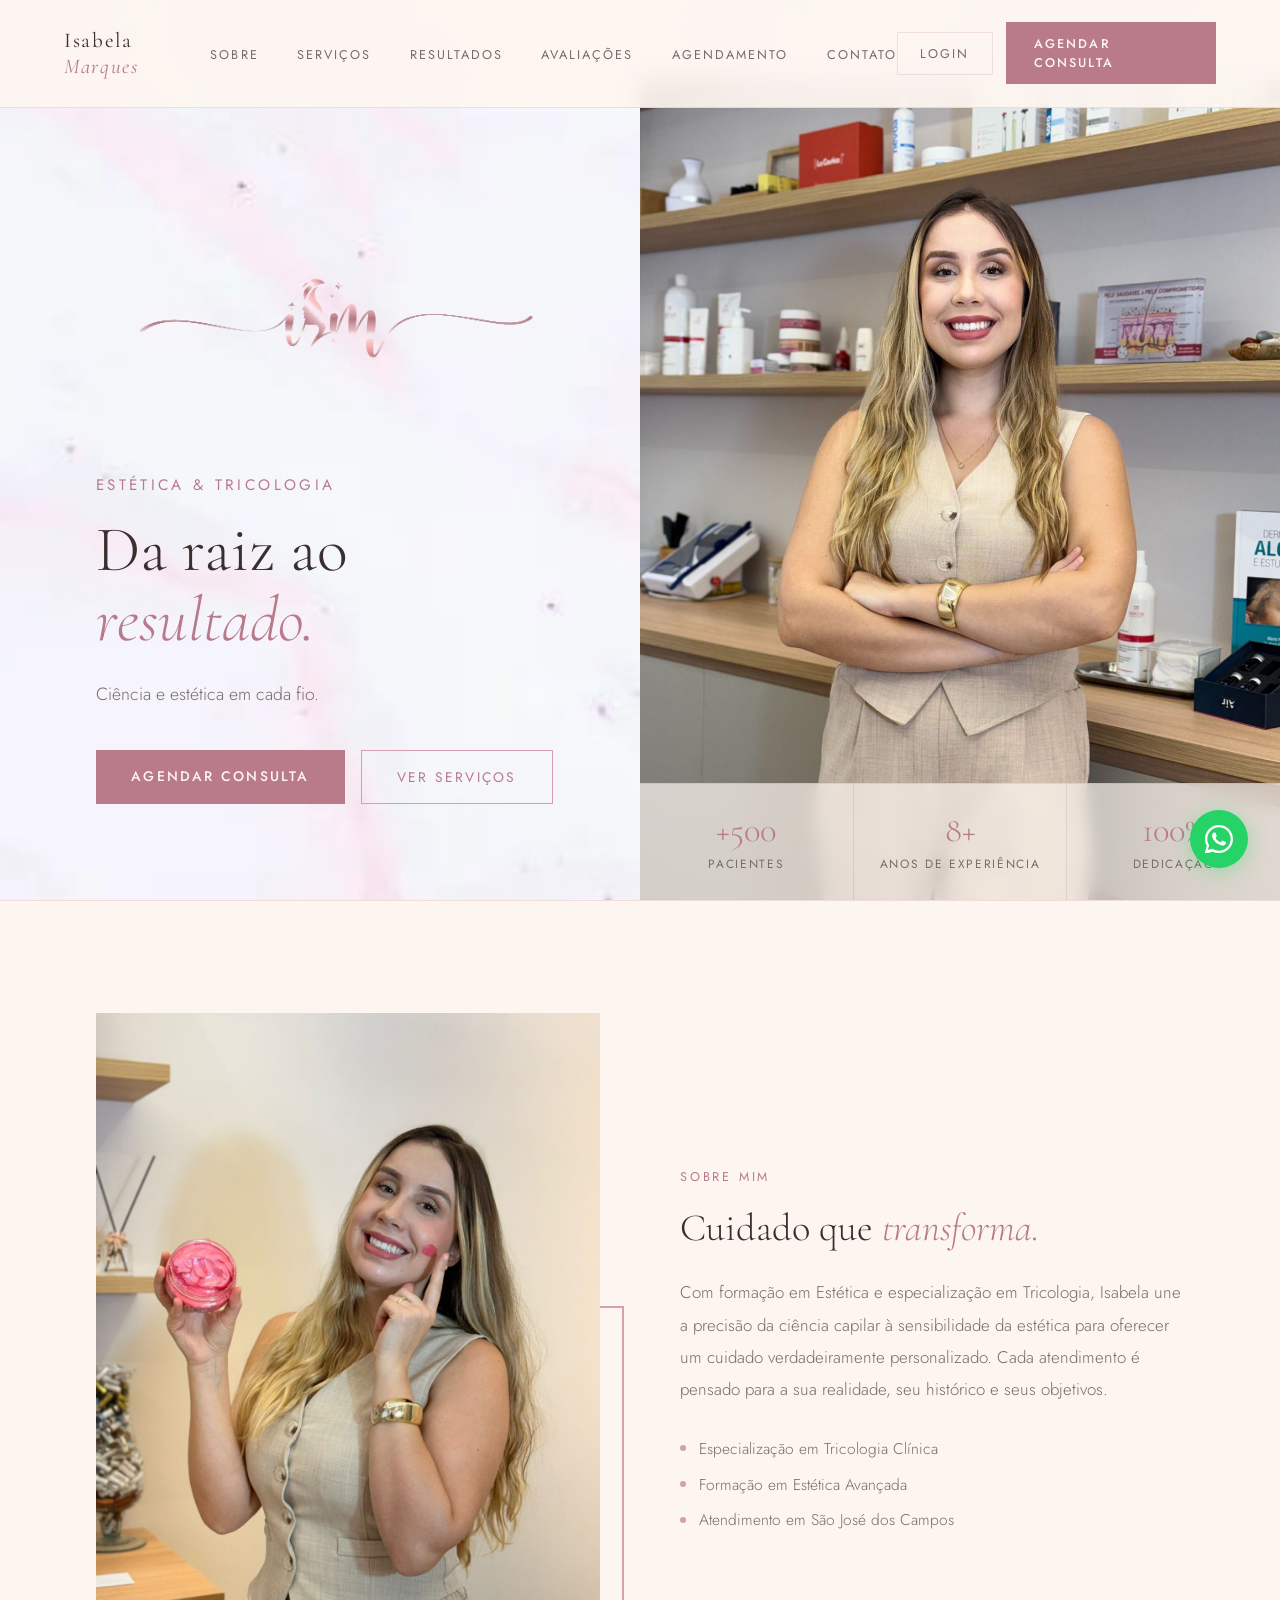
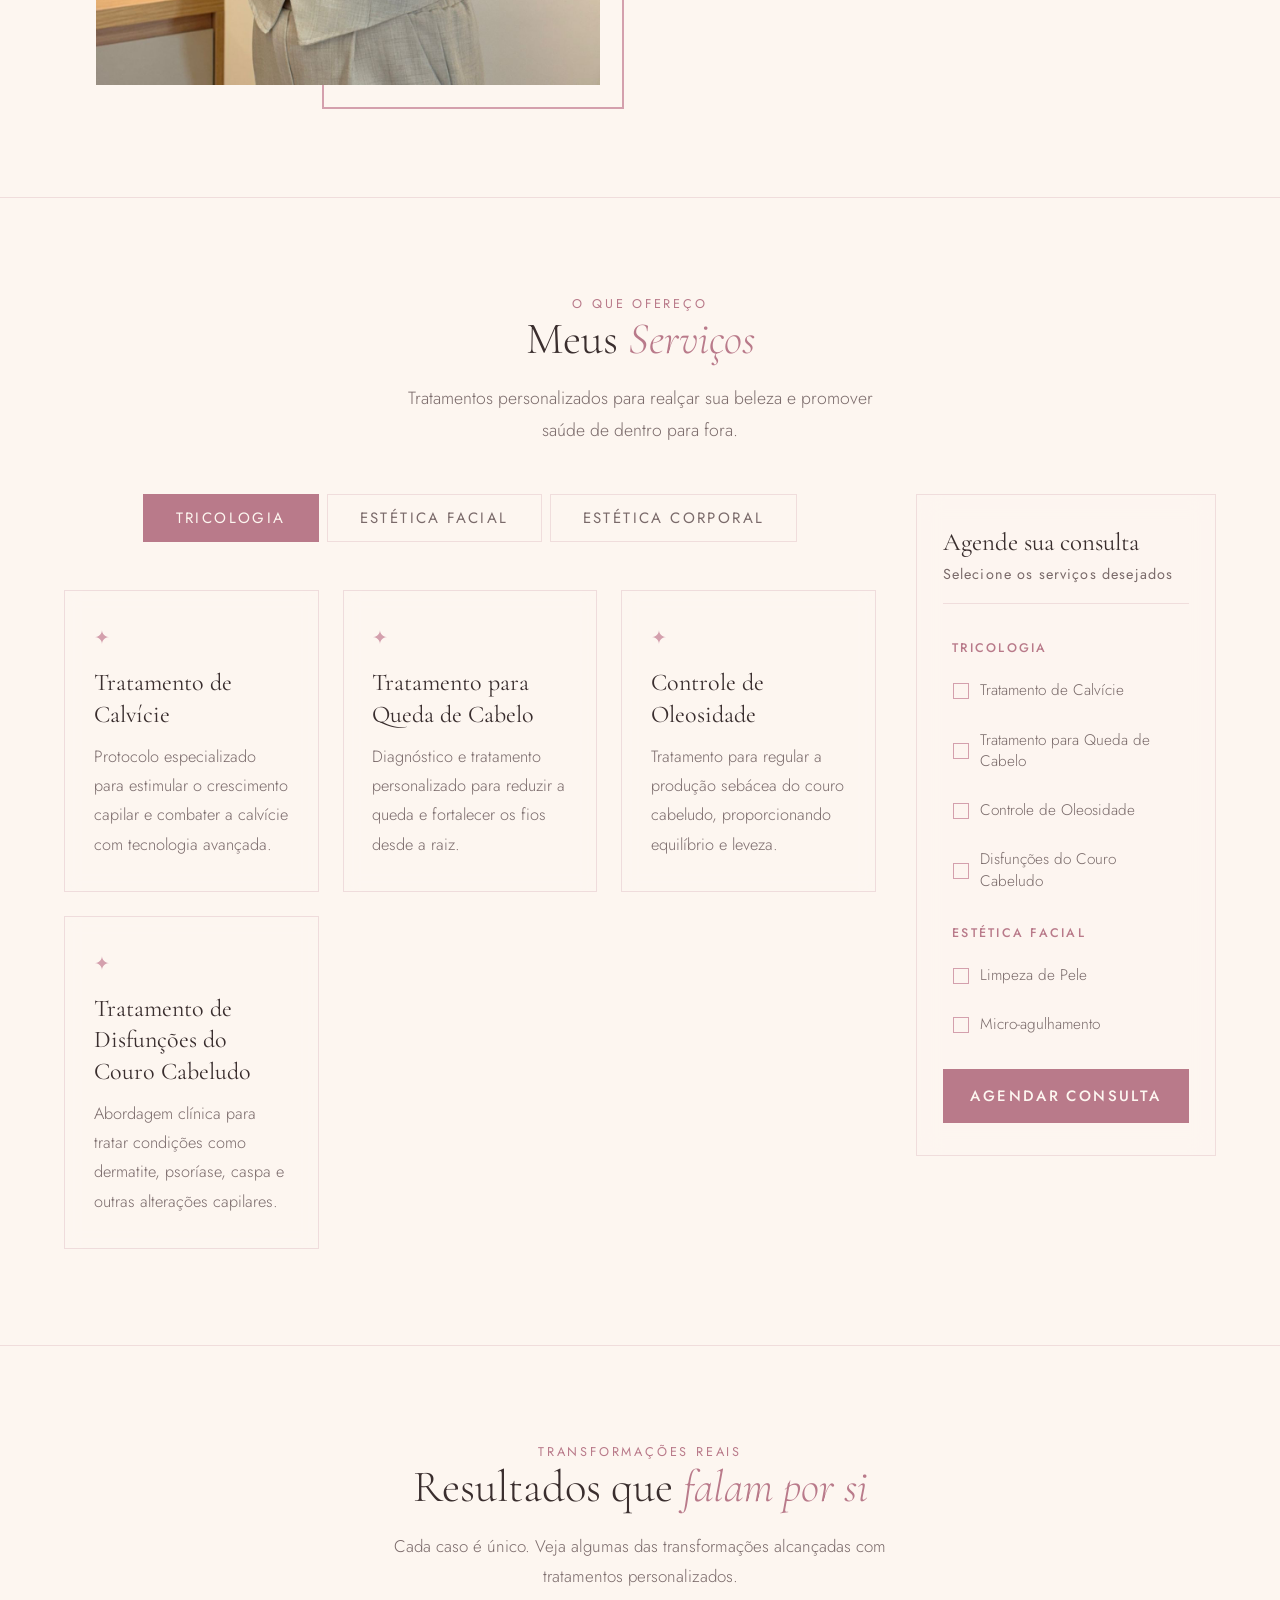
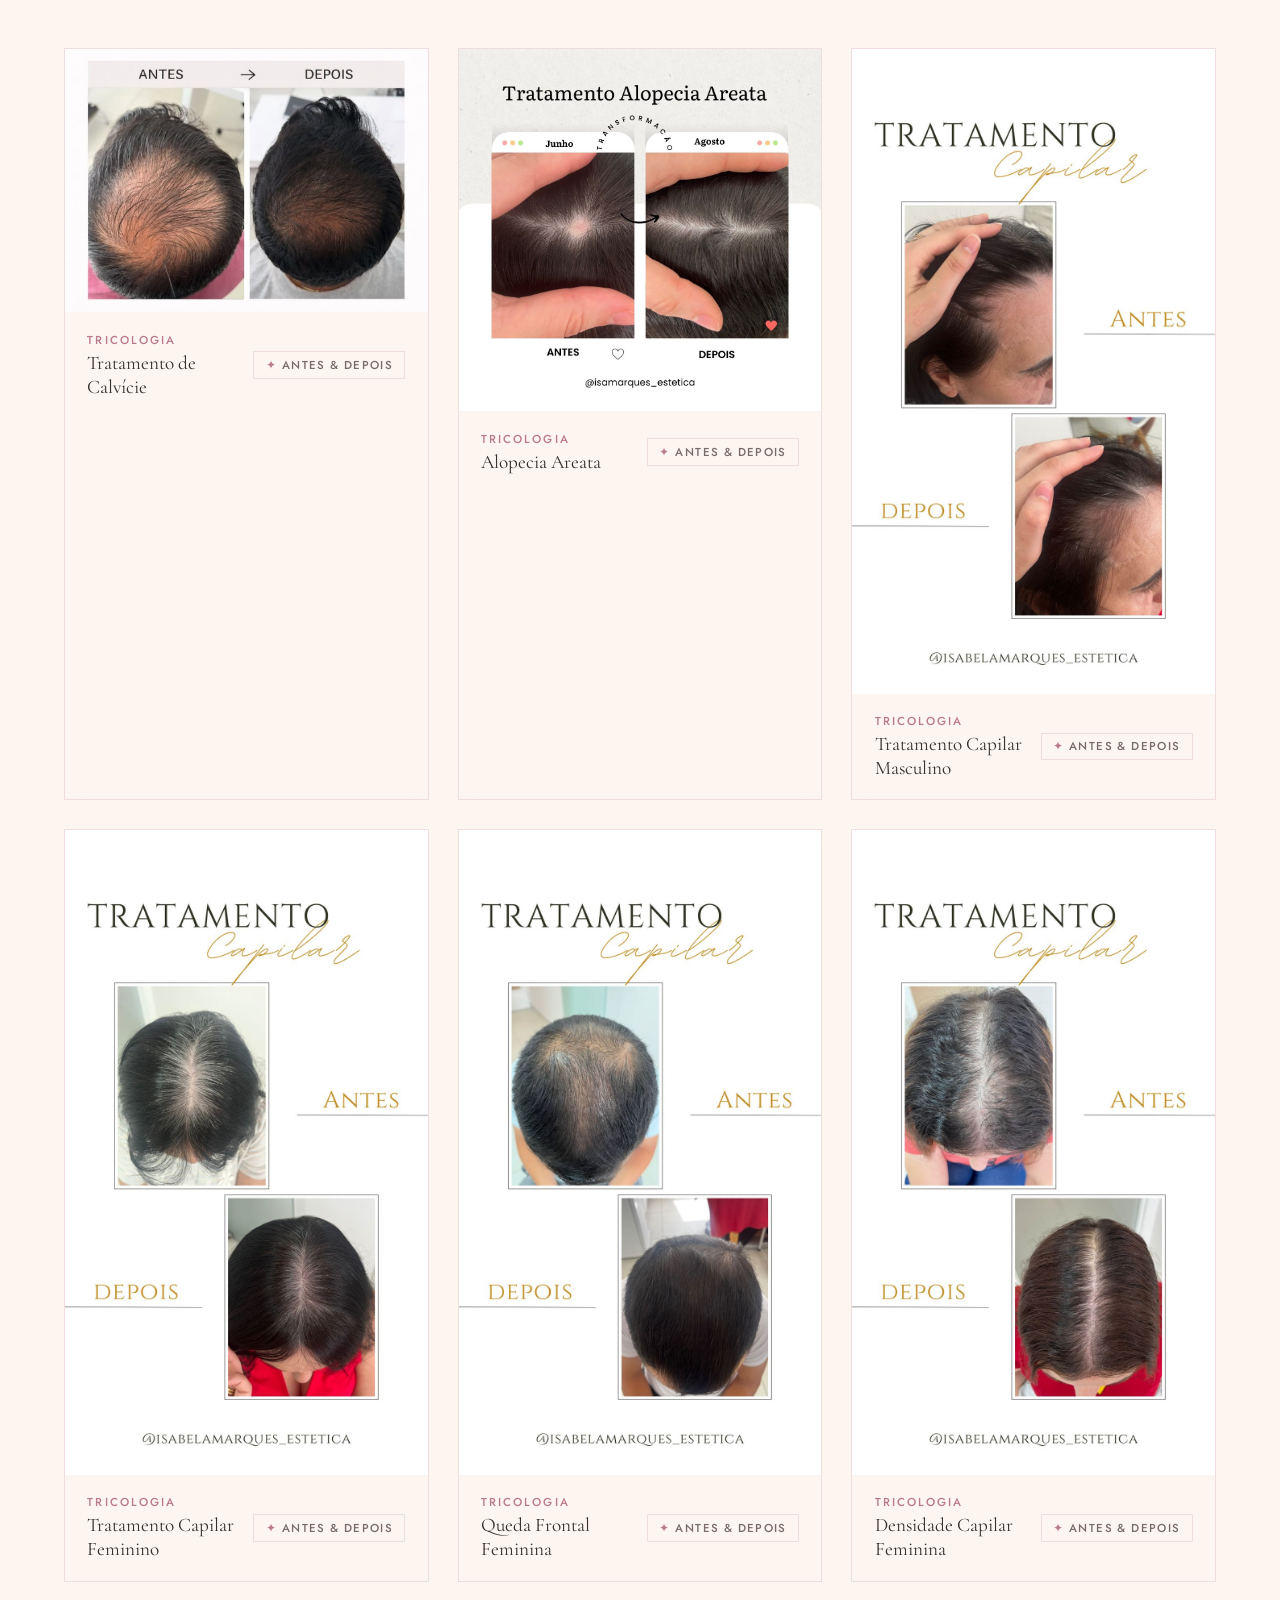
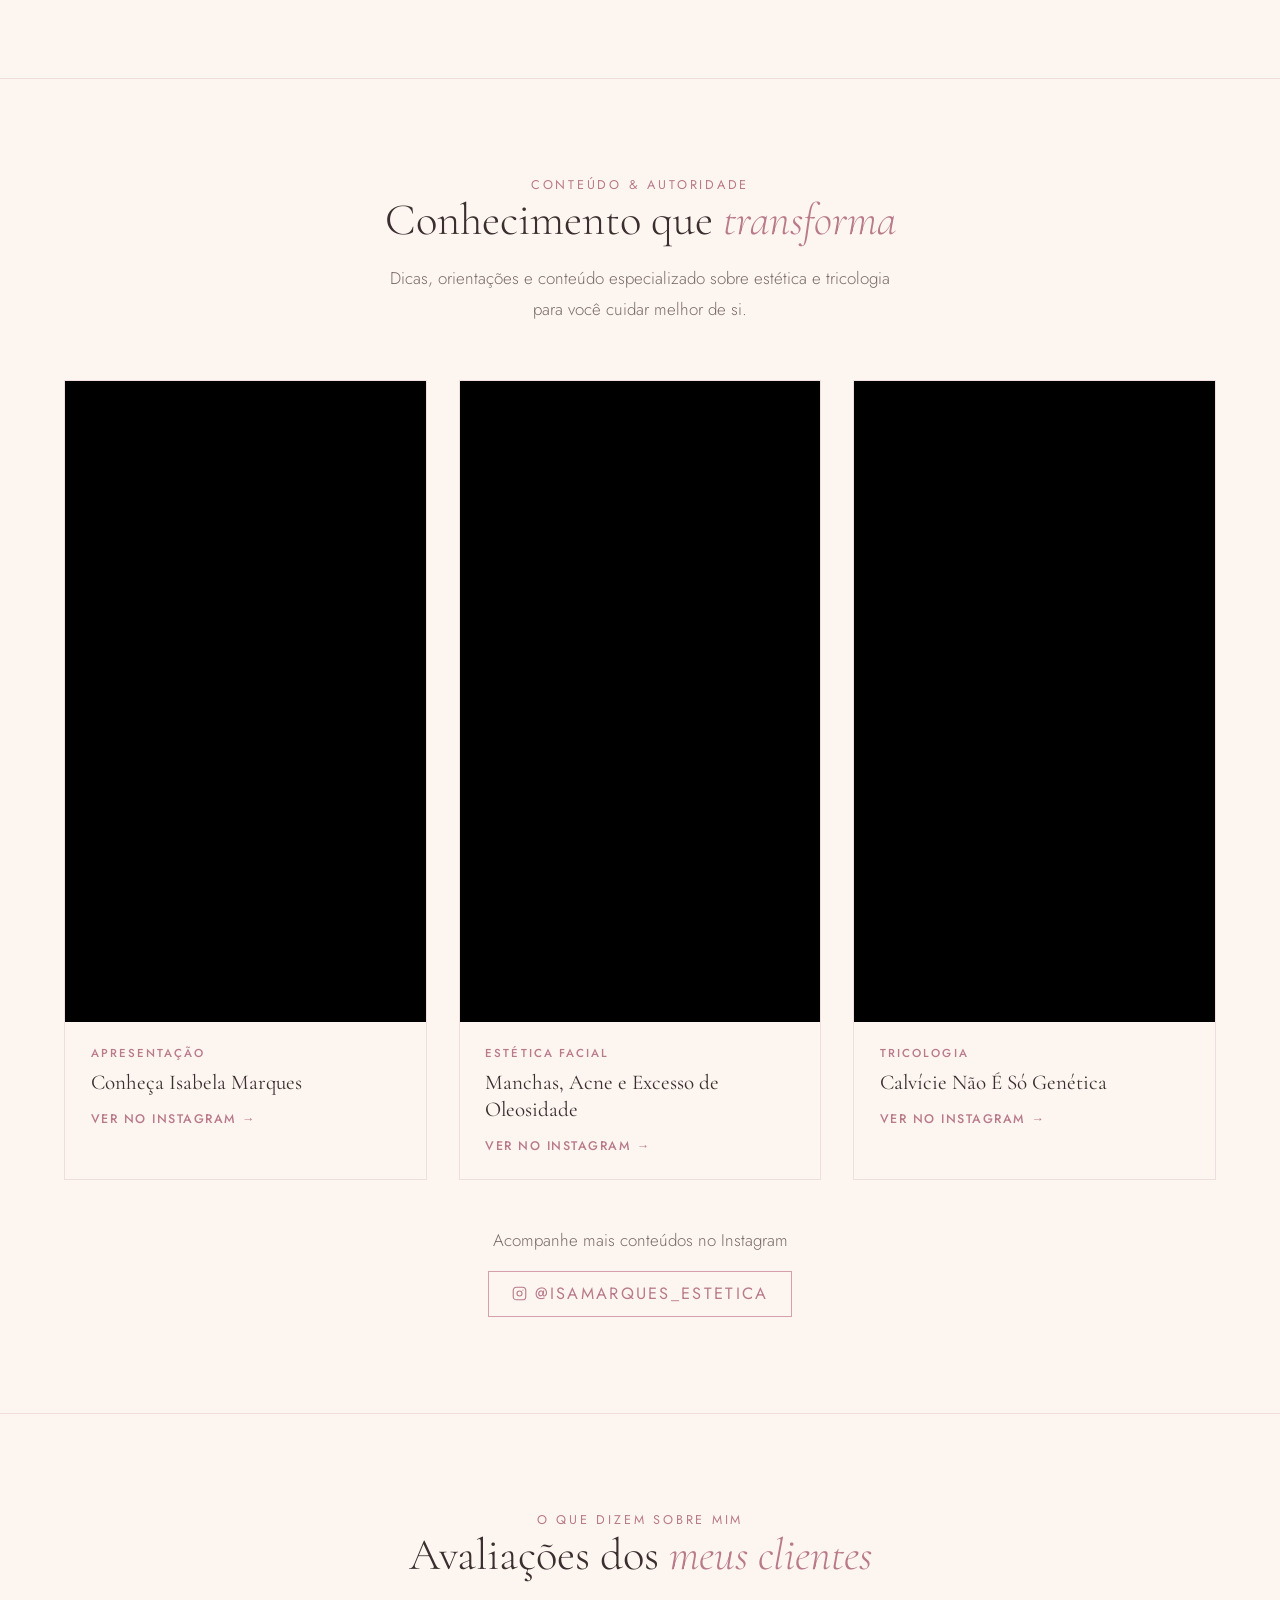
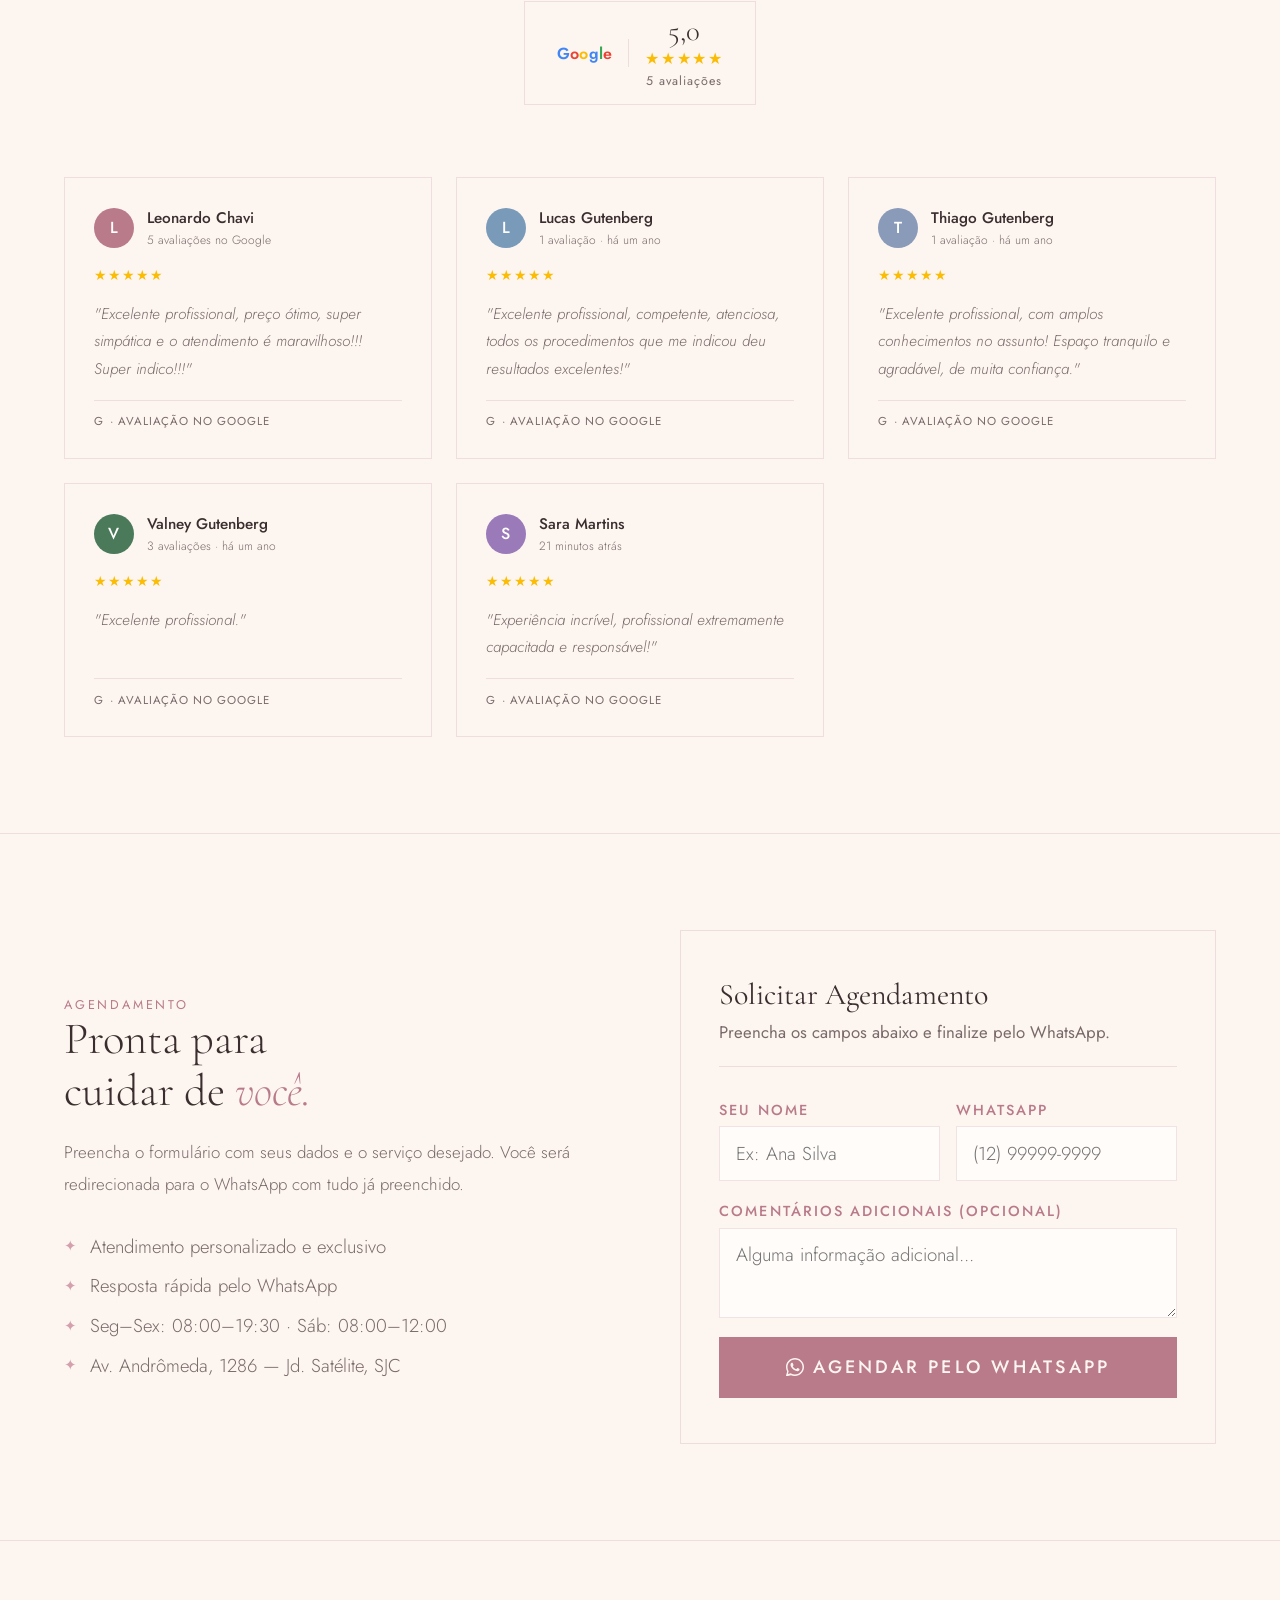
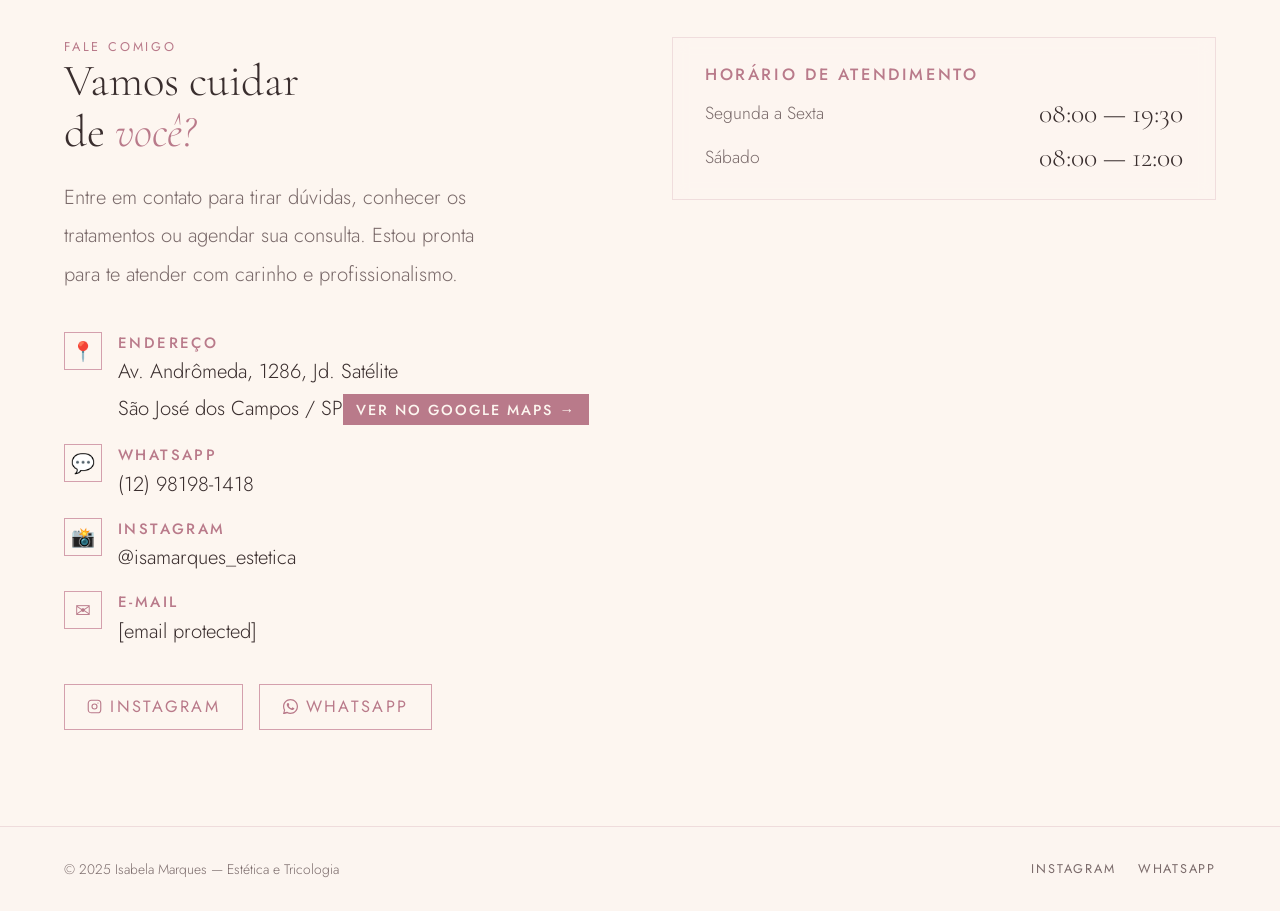
==== commit b0965b27: "Update index.html" ====
--- a/index.html
+++ b/index.html
@@ -1,27 +1,33 @@
 <!DOCTYPE html>
 <html lang="pt-BR">
 <head>
+  <meta charset="UTF-8" />
+  <meta name="viewport" content="width=device-width, initial-scale=1.0" />
+  <title>Isabela Marques — Tricologista e Esteticista em São José dos Campos</title>
+
   <meta name="description" content="Isabela Marques é tricologista e esteticista em São José dos Campos. Tratamentos para queda de cabelo, calvície, limpeza de pele, micro-agulhamento e estética corporal. Agende pelo WhatsApp." />
   <meta name="keywords" content="tricologista São José dos Campos, esteticista SJC, tratamento queda de cabelo SJC, calvície São José dos Campos, limpeza de pele SJC, micro-agulhamento SJC, estética corporal SJC, Isabela Marques estética, tricologia SJC" />
   <meta name="author" content="Isabela Marques" />
   <meta name="robots" content="index, follow" />
-  <link rel="canonical" href="https://isamarques.com.br" />
+  <link rel="canonical" href="https://www.isamarques.com.br" />
+
   <meta property="og:type" content="website" />
   <meta property="og:title" content="Isabela Marques — Tricologista e Esteticista em São José dos Campos" />
   <meta property="og:description" content="Tratamentos especializados em tricologia e estética em São José dos Campos." />
-  <meta property="og:url" content="https://isamarques.com.br" />
+  <meta property="og:url" content="https://www.isamarques.com.br" />
   <meta property="og:locale" content="pt_BR" />
   <meta property="og:site_name" content="Isabela Marques Estética e Tricologia" />
   <meta name="twitter:card" content="summary_large_image" />
   <meta name="twitter:title" content="Isabela Marques — Tricologista e Esteticista em São José dos Campos" />
   <meta name="twitter:description" content="Tratamentos especializados em tricologia e estética em São José dos Campos." />
+
   <script type="application/ld+json">
   {
     "@context": "https://schema.org",
     "@type": "LocalBusiness",
     "name": "Isabela Marques — Estética e Tricologia",
     "description": "Tricologista e esteticista especializada em tratamentos para queda de cabelo, calvície, limpeza de pele e estética corporal em São José dos Campos.",
-    "url": "https://isamarques.com.br",
+    "url": "https://www.isamarques.com.br",
     "telephone": "+5512981981418",
     "email": "sjc.estetica@gmail.com",
     "priceRange": "$$",
@@ -41,56 +47,11 @@
     "aggregateRating": {"@type": "AggregateRating","ratingValue": "5","reviewCount": "5","bestRating": "5"}
   }
   </script>
-  <meta charset="UTF-8" />
-  <meta name="viewport" content="width=device-width, initial-scale=1.0" />
-  <title>Isabela Marques — Tricologista e Esteticista em São José dos Campos</title>
-
-  <meta name="description" content="Isabela Marques é tricologista e esteticista em São José dos Campos. Tratamentos para queda de cabelo, calvície, limpeza de pele, micro-agulhamento e estética corporal. Agende pelo WhatsApp." />
-  <meta name="keywords" content="tricologista São José dos Campos, esteticista SJC, tratamento queda de cabelo SJC, calvície São José dos Campos, limpeza de pele SJC, micro-agulhamento SJC, estética corporal SJC, Isabela Marques estética, tricologia SJC" />
-  <meta name="author" content="Isabela Marques" />
-  <meta name="robots" content="index, follow" />
-  <link rel="canonical" href="https://isabelamarques.com.br" />
-  <meta property="og:type" content="website" />
-  <meta property="og:title" content="Isabela Marques — Tricologista e Esteticista em São José dos Campos" />
-  <meta property="og:description" content="Tratamentos especializados em tricologia e estética em São José dos Campos." />
-  <meta property="og:url" content="https://isabelamarques.com.br" />
-  <meta property="og:locale" content="pt_BR" />
-  <meta property="og:site_name" content="Isabela Marques Estética e Tricologia" />
-  <meta name="twitter:card" content="summary_large_image" />
-  <meta name="twitter:title" content="Isabela Mar